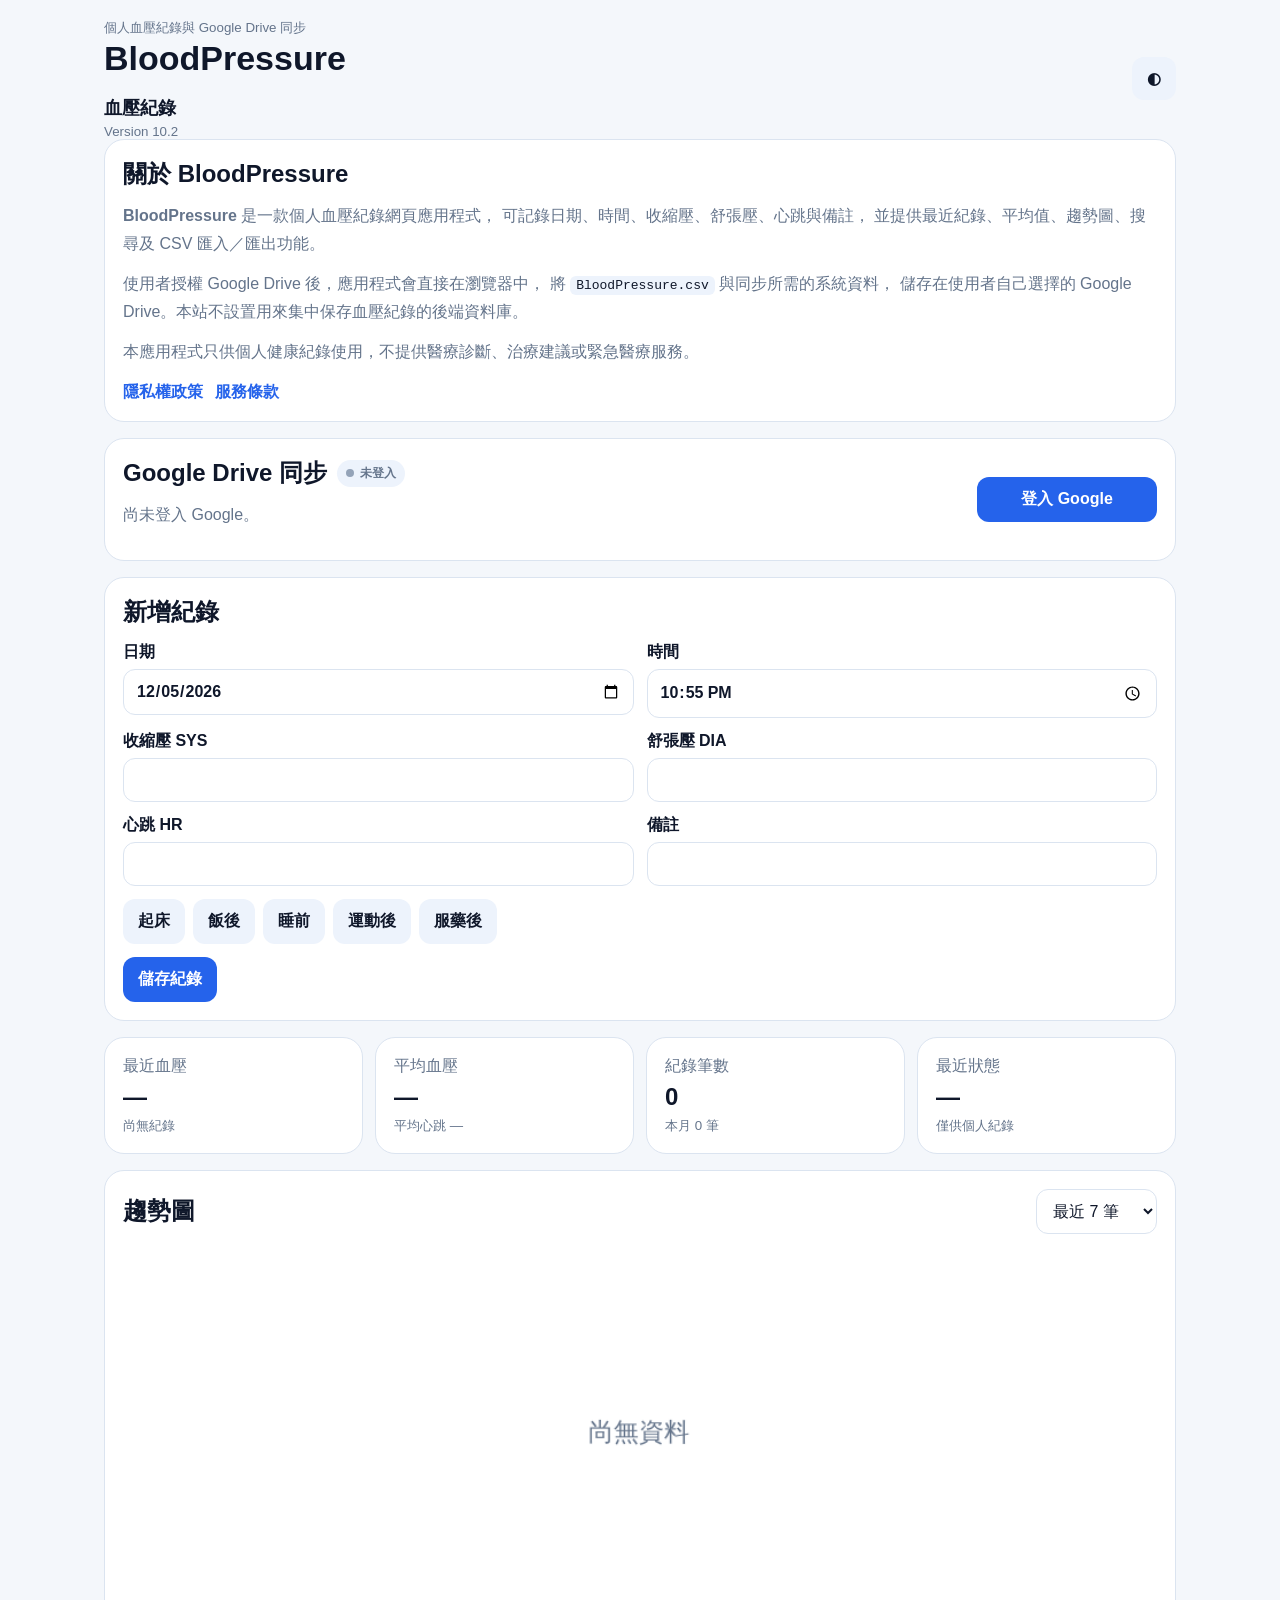
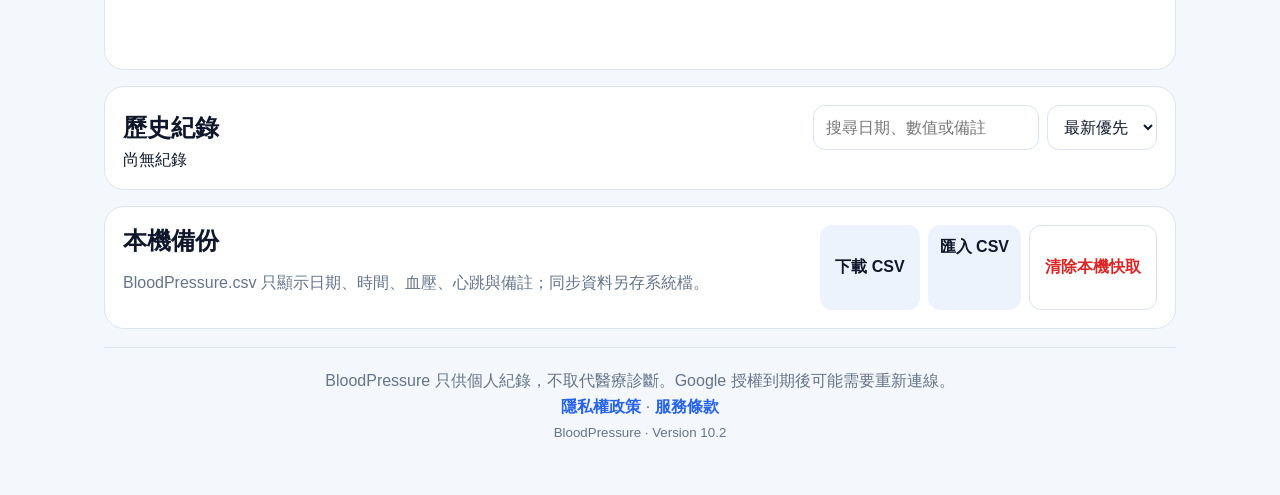
==== index.html @ 619b429e "Update index.html" ====
<!doctype html><html lang="zh-Hant"><head>
<meta charset="utf-8"><meta name="viewport" content="width=device-width,initial-scale=1,viewport-fit=cover">
<meta name="theme-color" content="#0f172a">
<meta name="apple-mobile-web-app-capable" content="yes">
<meta name="apple-mobile-web-app-title" content="BloodPressure">
<meta name="application-name" content="BloodPressure">
<meta name="description" content="BloodPressure 是一款個人血壓紀錄網頁應用程式，可記錄血壓、心跳與備註，並由使用者授權同步至自己的 Google Drive。">
<meta name="google-site-verification" content="Zu8LYbwdWD6wY7yXAZJBuou2NGcojWJlQpiEUJe7fO8" />
<!-- GOOGLE SEARCH CONSOLE：
     取得專屬驗證標記後，請將完整的 google-site-verification meta 標記貼在此行下方。
     範例：<meta name="google-site-verification" content="由 Google 提供的驗證碼">
-->
<title>BloodPressure</title><link rel="stylesheet" href="styles.css"><link rel="manifest" href="manifest.webmanifest">
<link rel="apple-touch-icon" sizes="180x180" href="icons/apple-touch-icon.png">
<link rel="icon" type="image/png" sizes="32x32" href="icons/favicon-32.png">
<link rel="icon" type="image/png" sizes="16x16" href="icons/favicon-16.png">
<link rel="shortcut icon" href="favicon.ico">
<script src="https://accounts.google.com/gsi/client" async defer></script>
<script src="https://apis.google.com/js/api.js" async defer></script></head><body><main>
<header>
  <div>
    <small>個人血壓紀錄與 Google Drive 同步</small>
    <h1>BloodPressure</h1>
    <p class="app-subtitle">血壓紀錄</p>
    <small class="version-label">Version 10.2</small>
  </div>
  <button id="theme" aria-label="切換深色模式">◐</button>
</header>

<section class="card app-introduction" aria-labelledby="about-title">
  <h2 id="about-title">關於 BloodPressure</h2>
  <p>
    <strong>BloodPressure</strong> 是一款個人血壓紀錄網頁應用程式，
    可記錄日期、時間、收縮壓、舒張壓、心跳與備註，
    並提供最近紀錄、平均值、趨勢圖、搜尋及 CSV 匯入／匯出功能。
  </p>
  <p>
    使用者授權 Google Drive 後，應用程式會直接在瀏覽器中，
    將 <code>BloodPressure.csv</code> 與同步所需的系統資料，
    儲存在使用者自己選擇的 Google Drive。本站不設置用來集中保存血壓紀錄的後端資料庫。
  </p>
  <p>
    本應用程式只供個人健康紀錄使用，不提供醫療診斷、治療建議或緊急醫療服務。
  </p>
  <nav class="policy-links" aria-label="法律資訊">
    <a href="./privacy.html">隱私權政策</a>
    <a href="./terms.html">服務條款</a>
  </nav>
</section>

<section id="driveStatusCard" class="card sync"><div><div class="sync-title-row"><h2>Google Drive 同步</h2><span id="connectionBadge" class="connection-badge signed-out">未登入</span></div><p id="driveStatus">尚未登入 Google。</p><div id="fileBox" class="file hidden"><b id="fileName"></b><small id="fileId"></small><small id="lastSyncTime">尚未同步</small></div></div><div id="topLoginArea" class="buttons"><button id="login" class="primary">登入 Google</button></div></section>

<section class="card"><h2 id="formTitle">新增紀錄</h2><form id="form"><input id="editId" type="hidden">
<div class="grid"><label>日期<input id="date" type="date" required></label><label>時間<input id="time" type="time" required></label>
<label>收縮壓 SYS<input id="sys" type="number" min="50" max="260" required></label>
<label>舒張壓 DIA<input id="dia" type="number" min="30" max="180" required></label>
<label>心跳 HR<input id="hr" type="number" min="30" max="220" required></label>
<label>備註<input id="note" maxlength="120"></label></div>
<div class="quick"><button type="button" data-note="起床">起床</button><button type="button" data-note="飯後">飯後</button>
<button type="button" data-note="睡前">睡前</button><button type="button" data-note="運動後">運動後</button><button type="button" data-note="服藥後">服藥後</button></div>
<div class="formButtons"><button class="primary" id="save">儲存紀錄</button><button type="button" id="cancel" class="hidden">取消編輯</button></div></form>
<div id="status" class="status hidden"></div></section>

<section class="stats"><article><span>最近血壓</span><b id="latest">—</b><small id="latestTime">尚無紀錄</small></article>
<article><span>平均血壓</span><b id="average">—</b><small id="avgHr">平均心跳 —</small></article>
<article><span>紀錄筆數</span><b id="count">0</b><small id="month">本月 0 筆</small></article>
<article><span>最近狀態</span><b id="state">—</b><small>僅供個人紀錄</small></article></section>

<section class="card"><div class="head"><h2>趨勢圖</h2><select id="range"><option value="7">最近 7 筆</option><option value="14">最近 14 筆</option><option value="30">最近 30 筆</option><option value="9999">全部</option></select></div>
<canvas id="chart" width="900" height="360"></canvas></section>

<section class="card"><div class="head"><h2>歷史紀錄</h2><div class="tools"><input id="search" placeholder="搜尋日期、數值或備註">
<select id="sort"><option value="desc">最新優先</option><option value="asc">最舊優先</option></select></div></div>
<div id="empty">尚無紀錄</div><div class="table"><table id="history" class="hidden"><thead><tr><th>日期時間</th><th>血壓</th><th>心跳</th><th>狀態</th><th>備註</th><th>操作</th></tr></thead><tbody></tbody></table></div></section>

<section id="driveManageSection" class="card hidden"><details id="driveManage"><summary>Google Drive 管理</summary><div class="drive-manage-body"><div class="buttons"><button id="pick">選擇既有 CSV</button><button id="create">建立新 CSV</button><button id="sync">立即同步</button><button id="forget" class="danger">解除檔案綁定</button><button id="logout" class="danger">登出 Google</button></div><label id="autoSyncRow" class="check"><input id="autoSync" type="checkbox" checked> 新增、編輯或刪除後自動同步</label></div></details></section>
<section class="card backup"><div><h2>本機備份</h2><p>BloodPressure.csv 只顯示日期、時間、血壓、心跳與備註；同步資料另存系統檔。</p></div>
<div class="buttons"><button id="export">下載 CSV</button><label class="upload">匯入 CSV<input id="import" type="file" accept=".csv,text/csv"></label>
<button id="clear" class="danger">清除本機快取</button></div></section>
<footer class="site-footer">
  <p>BloodPressure 只供個人紀錄，不取代醫療診斷。Google 授權到期後可能需要重新連線。</p>
  <p>
    <a href="./privacy.html">隱私權政策</a>
    <span aria-hidden="true"> · </span>
    <a href="./terms.html">服務條款</a>
  </p>
  <small>BloodPressure · Version 10.2</small>
</footer>
</main><dialog id="first"><div class="dialog"><h2>選擇同步方式</h2><p>選擇既有 CSV，或在自己的 Google Drive 建立新檔案。</p>
<button id="dPick">選擇既有 CSV</button><button id="dCreate" class="primary">建立新 CSV</button><button onclick="first.close()">稍後再說</button></div></dialog>
<div id="toast" class="toast hidden" role="status" aria-live="polite"></div><script src="config.js"></script><script src="app.js"></script></body></html>
---- styles.css ----
:root{--bg:#f4f7fb;--card:#fff;--sub:#edf3fc;--text:#0f172a;--muted:#64748b;--line:#dbe4f0;--accent:#2563eb;--danger:#dc2626;--ok:#15803d;--warn:#b45309}
[data-theme=dark]{--bg:#07111f;--card:#0f1c2e;--sub:#17283e;--text:#f8fafc;--muted:#9fb0c7;--line:#26384f;--accent:#60a5fa}
*{box-sizing:border-box}body{margin:0;background:var(--bg);color:var(--text);font-family:-apple-system,BlinkMacSystemFont,"Noto Sans TC",sans-serif}main{max-width:1100px;margin:auto;padding:calc(env(safe-area-inset-top) + 18px) 14px 36px}
header,.head{display:flex;justify-content:space-between;align-items:center;gap:12px}h1{margin:2px 0 18px;font-size:34px}h2{margin:0}small,p{color:var(--muted)}button,input,select{font:inherit}button{border:0;border-radius:12px;padding:12px 15px;background:var(--sub);color:var(--text);font-weight:800;cursor:pointer}button:disabled{opacity:.45}.primary{background:var(--accent);color:#fff}.danger{color:var(--danger);border:1px solid var(--line);background:transparent}.card,.stats article,.notice{background:var(--card);border:1px solid var(--line);border-radius:20px;padding:18px;margin-bottom:16px}.sync{display:grid;grid-template-columns:1fr auto;gap:16px}.buttons{display:flex;flex-wrap:wrap;gap:8px}.check{grid-column:1/-1;display:flex;align-items:center;gap:8px;color:var(--muted)}.check input{width:20px;height:20px}.file{background:var(--sub);padding:10px;border-radius:12px;margin-top:10px}.file small{display:block}.grid{display:grid;grid-template-columns:repeat(2,1fr);gap:13px;margin-top:14px}label{display:flex;flex-direction:column;gap:6px;font-weight:700}input,select{padding:12px;border:1px solid var(--line);border-radius:12px;background:var(--card);color:var(--text)}.quick,.formButtons{display:flex;flex-wrap:wrap;gap:8px;margin-top:13px}.stats{display:grid;grid-template-columns:repeat(4,1fr);gap:12px}.stats article span,.stats article small{display:block;color:var(--muted)}.stats article b{display:block;font-size:24px;margin:6px 0}canvas{width:100%;height:auto}.tools{display:flex;gap:8px}.table{overflow:auto}table{width:100%;border-collapse:collapse}th,td{padding:11px;border-bottom:1px solid var(--line);text-align:left;white-space:nowrap}.row{display:flex;gap:6px}.pill{padding:5px 8px;border-radius:999px;font-size:12px}.ok{color:var(--ok);background:#15803d18}.warn{color:var(--warn);background:#b4530918}.bad{color:var(--danger);background:#dc262618}.hidden{display:none!important}.status{padding:11px;border-radius:12px;margin-top:12px}.backup{display:flex;justify-content:space-between;gap:16px}.upload input{display:none}.upload{background:var(--sub);padding:12px;border-radius:12px}.notice{color:var(--muted)}dialog{border:0;background:transparent}.dialog{background:var(--card);color:var(--text);padding:20px;border-radius:18px;display:grid;gap:10px}dialog::backdrop{background:#0008}
@media(max-width:800px){.sync{grid-template-columns:1fr}.stats{grid-template-columns:repeat(2,1fr)}.backup{flex-direction:column}}@media(max-width:620px){.grid,.stats{grid-template-columns:1fr}.head{align-items:stretch;flex-direction:column}.tools,.buttons{flex-direction:column}}
.sync-title-row{display:flex;align-items:center;gap:10px;flex-wrap:wrap}
.connection-badge{display:inline-flex;align-items:center;gap:6px;padding:5px 9px;border-radius:999px;font-size:12px;font-weight:800}
.connection-badge::before{content:"";width:8px;height:8px;border-radius:50%}
.connection-badge.signed-out{background:var(--sub);color:var(--muted)}
.connection-badge.signed-out::before{background:#94a3b8}
.connection-badge.signed-in{background:#15803d18;color:var(--ok)}
.connection-badge.signed-in::before{background:var(--ok)}
.connection-badge.syncing{background:#2563eb18;color:var(--accent)}
.connection-badge.syncing::before{background:var(--accent);animation:pulse 1s infinite}
@keyframes pulse{50%{opacity:.25}}
.sync .buttons .primary{min-width:180px}
@media(max-width:620px){.sync .buttons button{width:100%}}

#topLoginArea{align-items:center}#driveManageSection{padding:0}#driveManage{padding:0}#driveManage summary{list-style:none;cursor:pointer;padding:18px 20px;font-size:18px;font-weight:800;display:flex;align-items:center;justify-content:space-between}#driveManage summary::-webkit-details-marker{display:none}#driveManage summary::after{content:"⌄";font-size:20px;color:var(--muted);transition:transform .2s ease}#driveManage[open] summary::after{transform:rotate(180deg)}.drive-manage-body{border-top:1px solid var(--line);padding:18px 20px}.drive-manage-body .buttons{margin-bottom:14px}#lastSyncTime{margin-top:5px}.toast{position:fixed;left:50%;bottom:calc(env(safe-area-inset-bottom) + 24px);transform:translateX(-50%);z-index:9999;max-width:calc(100vw - 28px);background:#0f172a;color:#fff;padding:12px 16px;border-radius:999px;box-shadow:0 10px 30px #0004;font-weight:800;text-align:center}.toast.hidden{display:none}.toast.show{display:block;animation:toastIn .18s ease-out}@keyframes toastIn{from{opacity:0;transform:translate(-50%,8px)}to{opacity:1;transform:translate(-50%,0)}}@media(max-width:620px){#topLoginArea{width:100%}#topLoginArea button{width:100%}.drive-manage-body .buttons{display:grid}}

.app-subtitle{margin:2px 0 4px;color:var(--text);font-size:18px;font-weight:800}
.version-label{display:block;margin-top:3px;color:var(--muted)}
.app-introduction p{line-height:1.75;margin:12px 0}
.app-introduction code{padding:2px 6px;border-radius:6px;background:var(--sub);color:var(--text)}
.policy-links{display:flex;gap:12px;flex-wrap:wrap;margin-top:16px}
.policy-links a,.site-footer a{color:var(--accent);font-weight:800;text-decoration:none}
.policy-links a:hover,.site-footer a:hover{text-decoration:underline}
.site-footer{
  margin-top:18px;padding:18px;text-align:center;color:var(--muted);
  border-top:1px solid var(--line)
}
.site-footer p{margin:5px 0}
.legal-page{max-width:860px;margin:auto}
.legal-page header{align-items:flex-start}
.legal-content h2{margin-top:28px}
.legal-content p,.legal-content li{line-height:1.75;color:var(--text)}
.legal-content ul{padding-left:24px}
.legal-meta{padding:12px 14px;border-radius:12px;background:var(--sub);color:var(--muted)}
.back-link{display:inline-block;margin-bottom:16px;color:var(--accent);font-weight:800;text-decoration:none}
.back-link:hover{text-decoration:underline}
@media(max-width:620px){
  .policy-links{display:grid}
  .policy-links a{text-align:center;padding:10px;background:var(--sub);border-radius:10px}
}
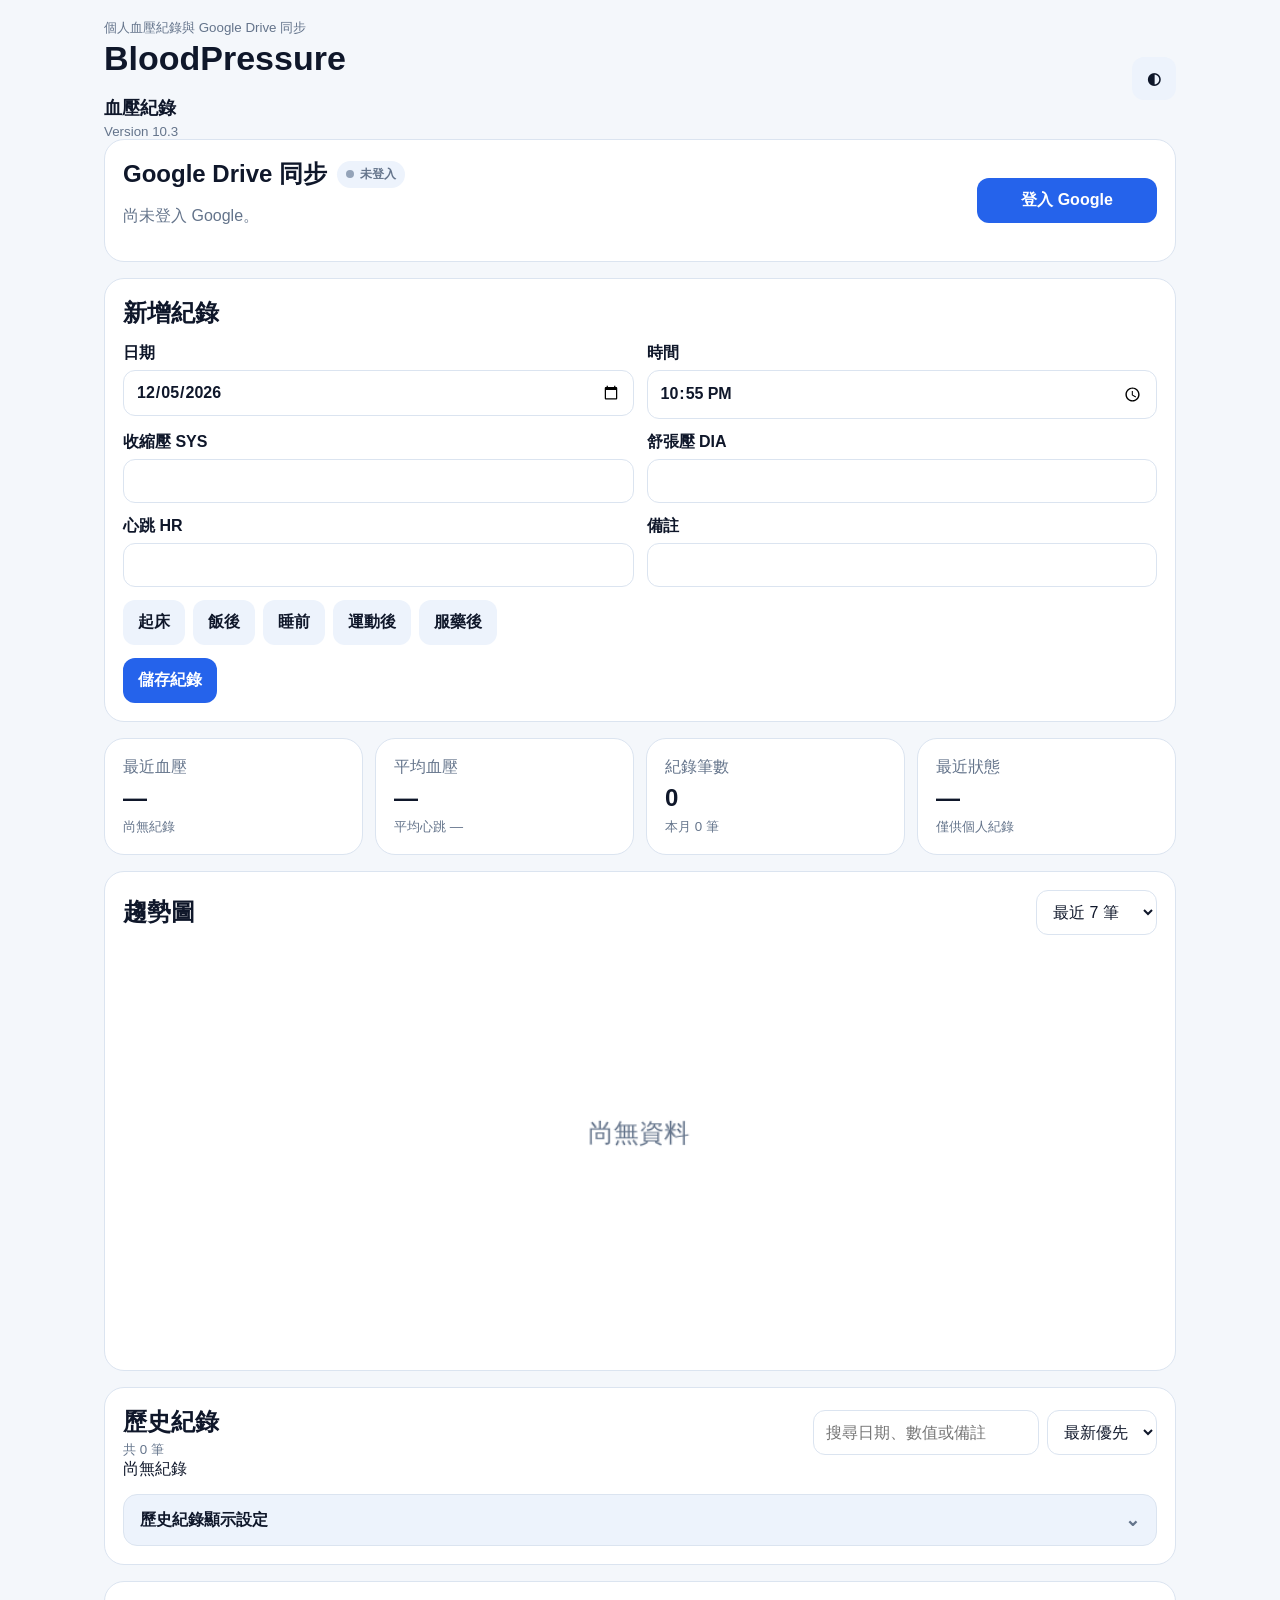
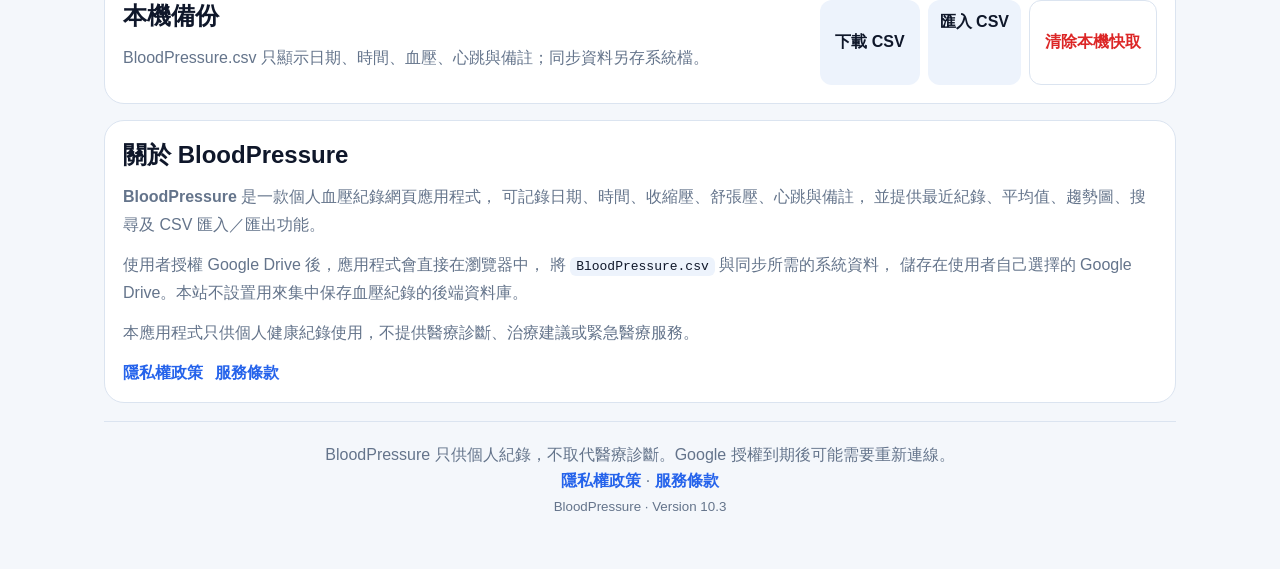
==== commit 100e3c51: "V10.3" ====
--- a/index.html
+++ b/index.html
@@ -5,7 +5,6 @@
 <meta name="apple-mobile-web-app-title" content="BloodPressure">
 <meta name="application-name" content="BloodPressure">
 <meta name="description" content="BloodPressure 是一款個人血壓紀錄網頁應用程式，可記錄血壓、心跳與備註，並由使用者授權同步至自己的 Google Drive。">
-<meta name="google-site-verification" content="Zu8LYbwdWD6wY7yXAZJBuou2NGcojWJlQpiEUJe7fO8" />
 <!-- GOOGLE SEARCH CONSOLE：
      取得專屬驗證標記後，請將完整的 google-site-verification meta 標記貼在此行下方。
      範例：<meta name="google-site-verification" content="由 Google 提供的驗證碼">
@@ -22,31 +21,10 @@
     <small>個人血壓紀錄與 Google Drive 同步</small>
     <h1>BloodPressure</h1>
     <p class="app-subtitle">血壓紀錄</p>
-    <small class="version-label">Version 10.2</small>
+    <small class="version-label">Version 10.3</small>
   </div>
   <button id="theme" aria-label="切換深色模式">◐</button>
 </header>
-
-<section class="card app-introduction" aria-labelledby="about-title">
-  <h2 id="about-title">關於 BloodPressure</h2>
-  <p>
-    <strong>BloodPressure</strong> 是一款個人血壓紀錄網頁應用程式，
-    可記錄日期、時間、收縮壓、舒張壓、心跳與備註，
-    並提供最近紀錄、平均值、趨勢圖、搜尋及 CSV 匯入／匯出功能。
-  </p>
-  <p>
-    使用者授權 Google Drive 後，應用程式會直接在瀏覽器中，
-    將 <code>BloodPressure.csv</code> 與同步所需的系統資料，
-    儲存在使用者自己選擇的 Google Drive。本站不設置用來集中保存血壓紀錄的後端資料庫。
-  </p>
-  <p>
-    本應用程式只供個人健康紀錄使用，不提供醫療診斷、治療建議或緊急醫療服務。
-  </p>
-  <nav class="policy-links" aria-label="法律資訊">
-    <a href="./privacy.html">隱私權政策</a>
-    <a href="./terms.html">服務條款</a>
-  </nav>
-</section>
 
 <section id="driveStatusCard" class="card sync"><div><div class="sync-title-row"><h2>Google Drive 同步</h2><span id="connectionBadge" class="connection-badge signed-out">未登入</span></div><p id="driveStatus">尚未登入 Google。</p><div id="fileBox" class="file hidden"><b id="fileName"></b><small id="fileId"></small><small id="lastSyncTime">尚未同步</small></div></div><div id="topLoginArea" class="buttons"><button id="login" class="primary">登入 Google</button></div></section>
 
@@ -69,14 +47,59 @@
 <section class="card"><div class="head"><h2>趨勢圖</h2><select id="range"><option value="7">最近 7 筆</option><option value="14">最近 14 筆</option><option value="30">最近 30 筆</option><option value="9999">全部</option></select></div>
 <canvas id="chart" width="900" height="360"></canvas></section>
 
-<section class="card"><div class="head"><h2>歷史紀錄</h2><div class="tools"><input id="search" placeholder="搜尋日期、數值或備註">
-<select id="sort"><option value="desc">最新優先</option><option value="asc">最舊優先</option></select></div></div>
-<div id="empty">尚無紀錄</div><div class="table"><table id="history" class="hidden"><thead><tr><th>日期時間</th><th>血壓</th><th>心跳</th><th>狀態</th><th>備註</th><th>操作</th></tr></thead><tbody></tbody></table></div></section>
+<section class="card">
+<div class="head">
+  <div><h2>歷史紀錄</h2><small id="historyCountLabel">共 0 筆</small></div>
+  <div class="tools"><input id="search" placeholder="搜尋日期、數值或備註">
+  <select id="sort"><option value="desc">最新優先</option><option value="asc">最舊優先</option></select></div>
+</div>
+<div id="empty">尚無紀錄</div>
+<div class="table"><table id="history" class="hidden"><thead><tr><th>日期時間</th><th>血壓</th><th>心跳</th><th>狀態</th><th>備註</th><th>操作</th></tr></thead><tbody></tbody></table></div>
+<details id="historyManage" class="history-manage">
+  <summary>歷史紀錄顯示設定</summary>
+  <div class="history-manage-body">
+    <label>每批顯示筆數
+      <select id="historyPageSize">
+        <option value="10" selected>10 筆</option>
+        <option value="20">20 筆</option>
+        <option value="50">50 筆</option>
+        <option value="all">全部</option>
+      </select>
+    </label>
+    <div class="history-page-info">
+      <span id="historyShownLabel">目前顯示 0 / 0 筆</span>
+      <button id="loadMoreHistory" type="button" class="secondary hidden">載入更多</button>
+    </div>
+  </div>
+</details>
+</section>
 
 <section id="driveManageSection" class="card hidden"><details id="driveManage"><summary>Google Drive 管理</summary><div class="drive-manage-body"><div class="buttons"><button id="pick">選擇既有 CSV</button><button id="create">建立新 CSV</button><button id="sync">立即同步</button><button id="forget" class="danger">解除檔案綁定</button><button id="logout" class="danger">登出 Google</button></div><label id="autoSyncRow" class="check"><input id="autoSync" type="checkbox" checked> 新增、編輯或刪除後自動同步</label></div></details></section>
 <section class="card backup"><div><h2>本機備份</h2><p>BloodPressure.csv 只顯示日期、時間、血壓、心跳與備註；同步資料另存系統檔。</p></div>
 <div class="buttons"><button id="export">下載 CSV</button><label class="upload">匯入 CSV<input id="import" type="file" accept=".csv,text/csv"></label>
 <button id="clear" class="danger">清除本機快取</button></div></section>
+<section class="card app-introduction" aria-labelledby="about-title">
+  <h2 id="about-title">關於 BloodPressure</h2>
+  <p>
+    <strong>BloodPressure</strong> 是一款個人血壓紀錄網頁應用程式，
+    可記錄日期、時間、收縮壓、舒張壓、心跳與備註，
+    並提供最近紀錄、平均值、趨勢圖、搜尋及 CSV 匯入／匯出功能。
+  </p>
+  <p>
+    使用者授權 Google Drive 後，應用程式會直接在瀏覽器中，
+    將 <code>BloodPressure.csv</code> 與同步所需的系統資料，
+    儲存在使用者自己選擇的 Google Drive。本站不設置用來集中保存血壓紀錄的後端資料庫。
+  </p>
+  <p>
+    本應用程式只供個人健康紀錄使用，不提供醫療診斷、治療建議或緊急醫療服務。
+  </p>
+  <nav class="policy-links" aria-label="法律資訊">
+    <a href="./privacy.html">隱私權政策</a>
+    <a href="./terms.html">服務條款</a>
+  </nav>
+</section>
+
+
 <footer class="site-footer">
   <p>BloodPressure 只供個人紀錄，不取代醫療診斷。Google 授權到期後可能需要重新連線。</p>
   <p>
@@ -84,8 +107,8 @@
     <span aria-hidden="true"> · </span>
     <a href="./terms.html">服務條款</a>
   </p>
-  <small>BloodPressure · Version 10.2</small>
+  <small>BloodPressure · Version 10.3</small>
 </footer>
 </main><dialog id="first"><div class="dialog"><h2>選擇同步方式</h2><p>選擇既有 CSV，或在自己的 Google Drive 建立新檔案。</p>
 <button id="dPick">選擇既有 CSV</button><button id="dCreate" class="primary">建立新 CSV</button><button onclick="first.close()">稍後再說</button></div></dialog>
-<div id="toast" class="toast hidden" role="status" aria-live="polite"></div><script src="config.js"></script><script src="app.js"></script></body></html>
+<div id="toast" class="toast hidden" role="status" aria-live="polite"></div><script src="config.js"></script><script src="app.js"></script></body></html>
--- a/styles.css
+++ b/styles.css
@@ -42,3 +42,13 @@
   .policy-links{display:grid}
   .policy-links a{text-align:center;padding:10px;background:var(--sub);border-radius:10px}
 }
+
+.history-manage{margin-top:14px;border:1px solid var(--line);border-radius:14px;background:var(--sub)}
+.history-manage summary{list-style:none;cursor:pointer;padding:14px 16px;font-weight:800;display:flex;align-items:center;justify-content:space-between}
+.history-manage summary::-webkit-details-marker{display:none}
+.history-manage summary::after{content:"⌄";font-size:18px;color:var(--muted);transition:transform .2s ease}
+.history-manage[open] summary::after{transform:rotate(180deg)}
+.history-manage-body{border-top:1px solid var(--line);padding:14px 16px}
+.history-page-info{display:flex;align-items:center;justify-content:space-between;gap:12px;margin-top:12px;color:var(--muted)}
+#historyCountLabel{display:block;margin-top:3px;color:var(--muted)}
+@media(max-width:620px){.history-page-info{align-items:stretch;flex-direction:column}#loadMoreHistory{width:100%}}
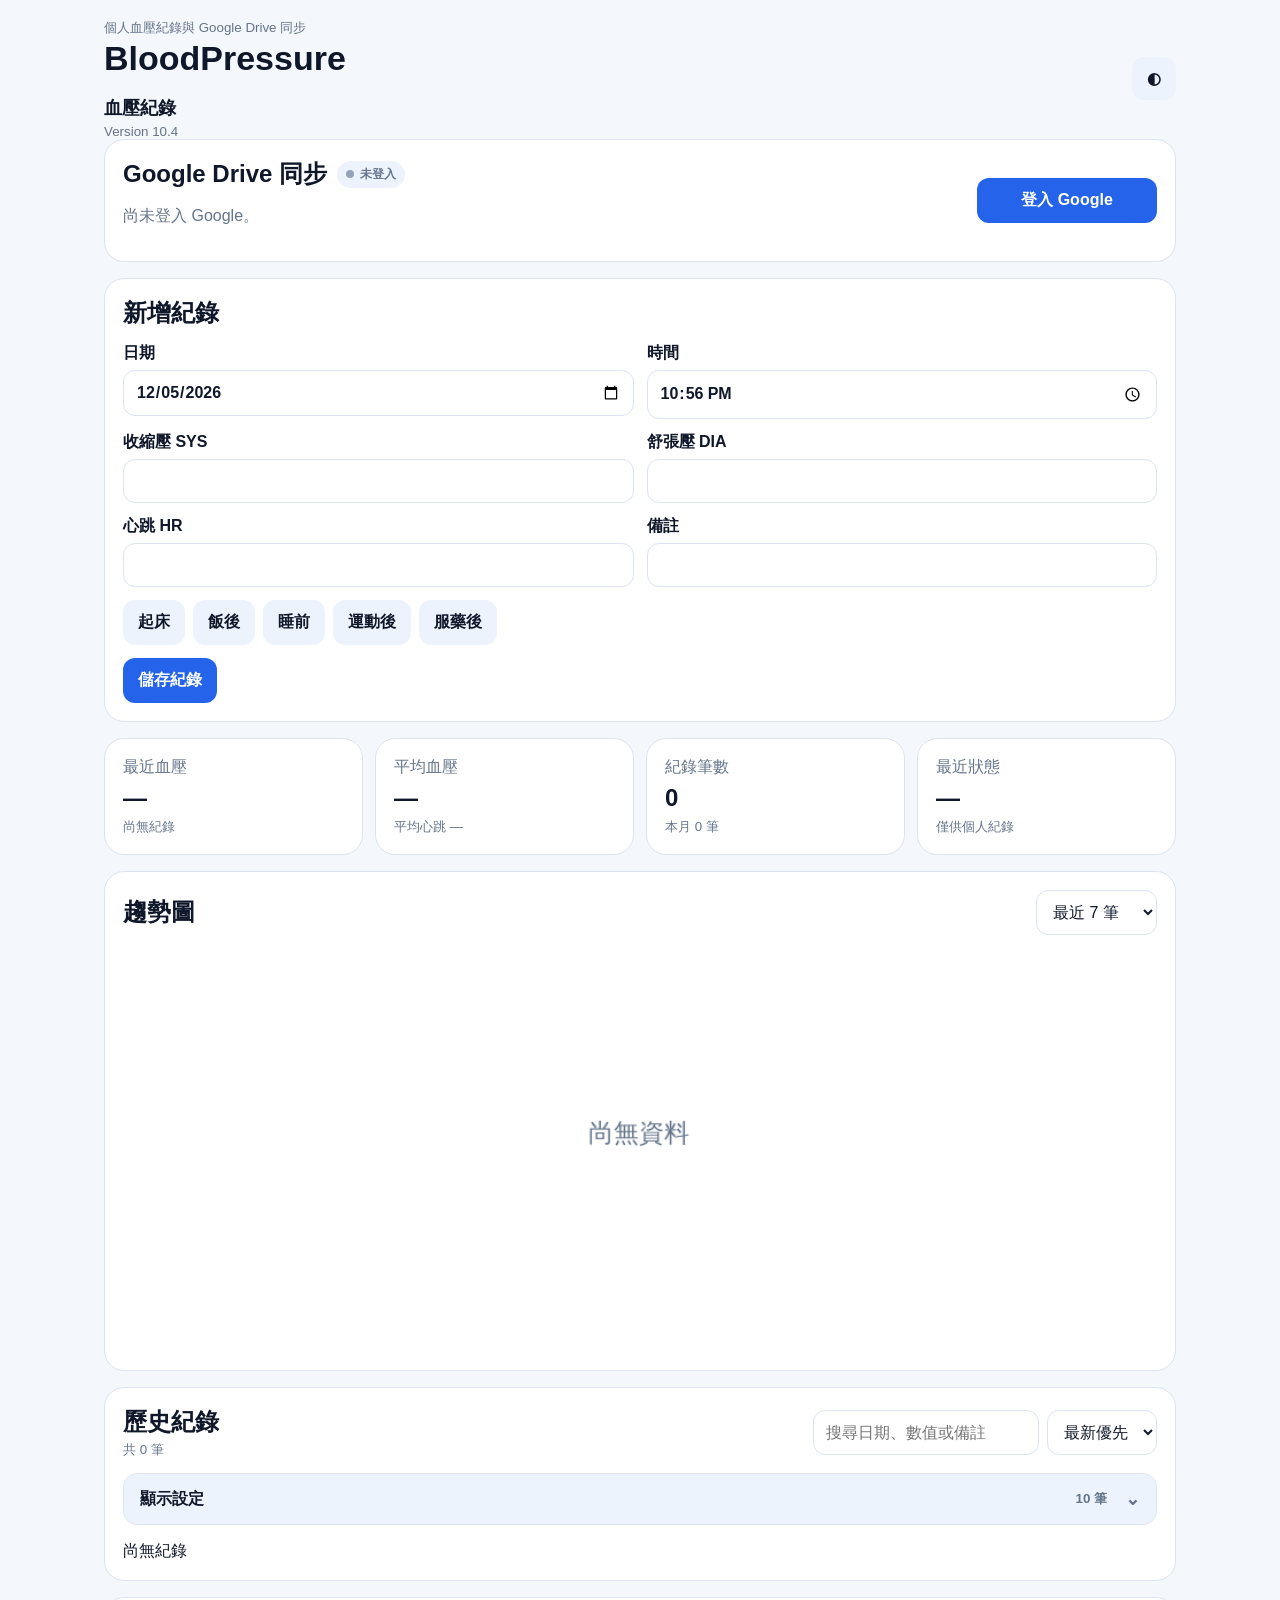
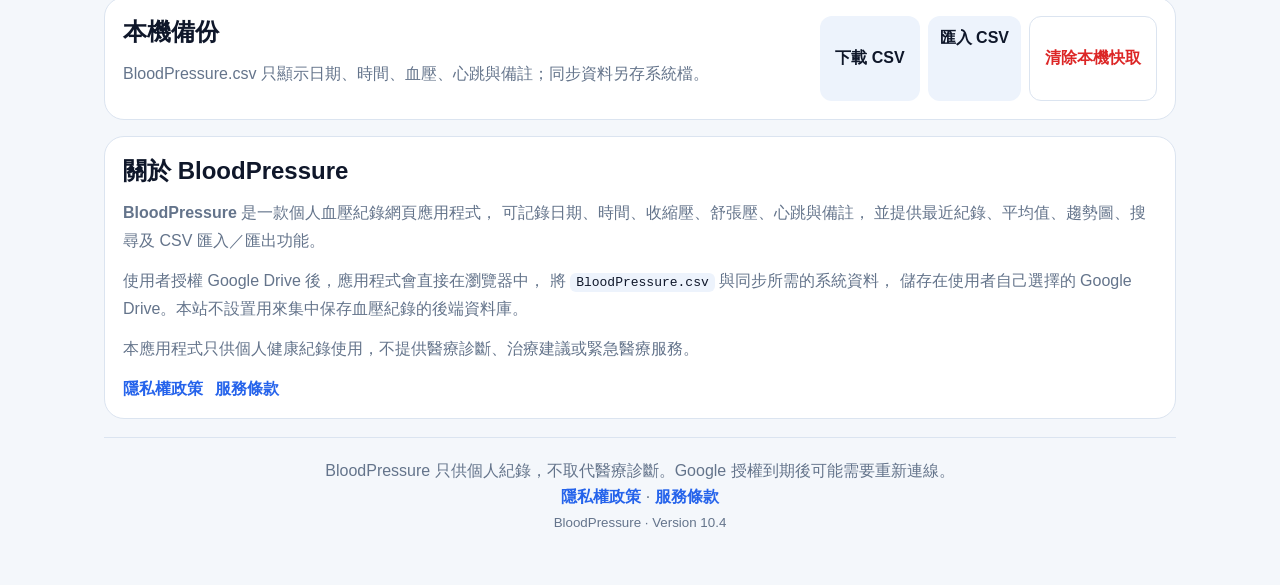
==== commit f69ef306: "V10.4" ====
--- a/index.html
+++ b/index.html
@@ -21,7 +21,7 @@
     <small>個人血壓紀錄與 Google Drive 同步</small>
     <h1>BloodPressure</h1>
     <p class="app-subtitle">血壓紀錄</p>
-    <small class="version-label">Version 10.3</small>
+    <small class="version-label">Version 10.4</small>
   </div>
   <button id="theme" aria-label="切換深色模式">◐</button>
 </header>
@@ -53,10 +53,12 @@
   <div class="tools"><input id="search" placeholder="搜尋日期、數值或備註">
   <select id="sort"><option value="desc">最新優先</option><option value="asc">最舊優先</option></select></div>
 </div>
-<div id="empty">尚無紀錄</div>
-<div class="table"><table id="history" class="hidden"><thead><tr><th>日期時間</th><th>血壓</th><th>心跳</th><th>狀態</th><th>備註</th><th>操作</th></tr></thead><tbody></tbody></table></div>
-<details id="historyManage" class="history-manage">
-  <summary>歷史紀錄顯示設定</summary>
+
+<details id="historyManage" class="history-manage history-manage-top">
+  <summary>
+    <span>顯示設定</span>
+    <small id="historySummaryLabel">10 筆</small>
+  </summary>
   <div class="history-manage-body">
     <label>每批顯示筆數
       <select id="historyPageSize">
@@ -72,6 +74,9 @@
     </div>
   </div>
 </details>
+
+<div id="empty">尚無紀錄</div>
+<div class="table"><table id="history" class="hidden"><thead><tr><th>日期時間</th><th>血壓</th><th>心跳</th><th>狀態</th><th>備註</th><th>操作</th></tr></thead><tbody></tbody></table></div>
 </section>
 
 <section id="driveManageSection" class="card hidden"><details id="driveManage"><summary>Google Drive 管理</summary><div class="drive-manage-body"><div class="buttons"><button id="pick">選擇既有 CSV</button><button id="create">建立新 CSV</button><button id="sync">立即同步</button><button id="forget" class="danger">解除檔案綁定</button><button id="logout" class="danger">登出 Google</button></div><label id="autoSyncRow" class="check"><input id="autoSync" type="checkbox" checked> 新增、編輯或刪除後自動同步</label></div></details></section>
@@ -107,7 +112,7 @@
     <span aria-hidden="true"> · </span>
     <a href="./terms.html">服務條款</a>
   </p>
-  <small>BloodPressure · Version 10.3</small>
+  <small>BloodPressure · Version 10.4</small>
 </footer>
 </main><dialog id="first"><div class="dialog"><h2>選擇同步方式</h2><p>選擇既有 CSV，或在自己的 Google Drive 建立新檔案。</p>
 <button id="dPick">選擇既有 CSV</button><button id="dCreate" class="primary">建立新 CSV</button><button onclick="first.close()">稍後再說</button></div></dialog>
--- a/styles.css
+++ b/styles.css
@@ -52,3 +52,26 @@
 .history-page-info{display:flex;align-items:center;justify-content:space-between;gap:12px;margin-top:12px;color:var(--muted)}
 #historyCountLabel{display:block;margin-top:3px;color:var(--muted)}
 @media(max-width:620px){.history-page-info{align-items:stretch;flex-direction:column}#loadMoreHistory{width:100%}}
+
+.history-manage-top{margin:14px 0 16px}
+.history-manage-top summary{
+  gap:10px;
+  background:var(--sub);
+  border-radius:13px
+}
+.history-manage-top[open] summary{
+  border-bottom-left-radius:0;
+  border-bottom-right-radius:0
+}
+.history-manage-top summary span{font-weight:800}
+.history-manage-top summary small{
+  margin-left:auto;
+  margin-right:8px;
+  color:var(--muted);
+  font-weight:700
+}
+.history-manage-top .history-manage-body{
+  background:var(--card);
+  border-bottom-left-radius:13px;
+  border-bottom-right-radius:13px
+}
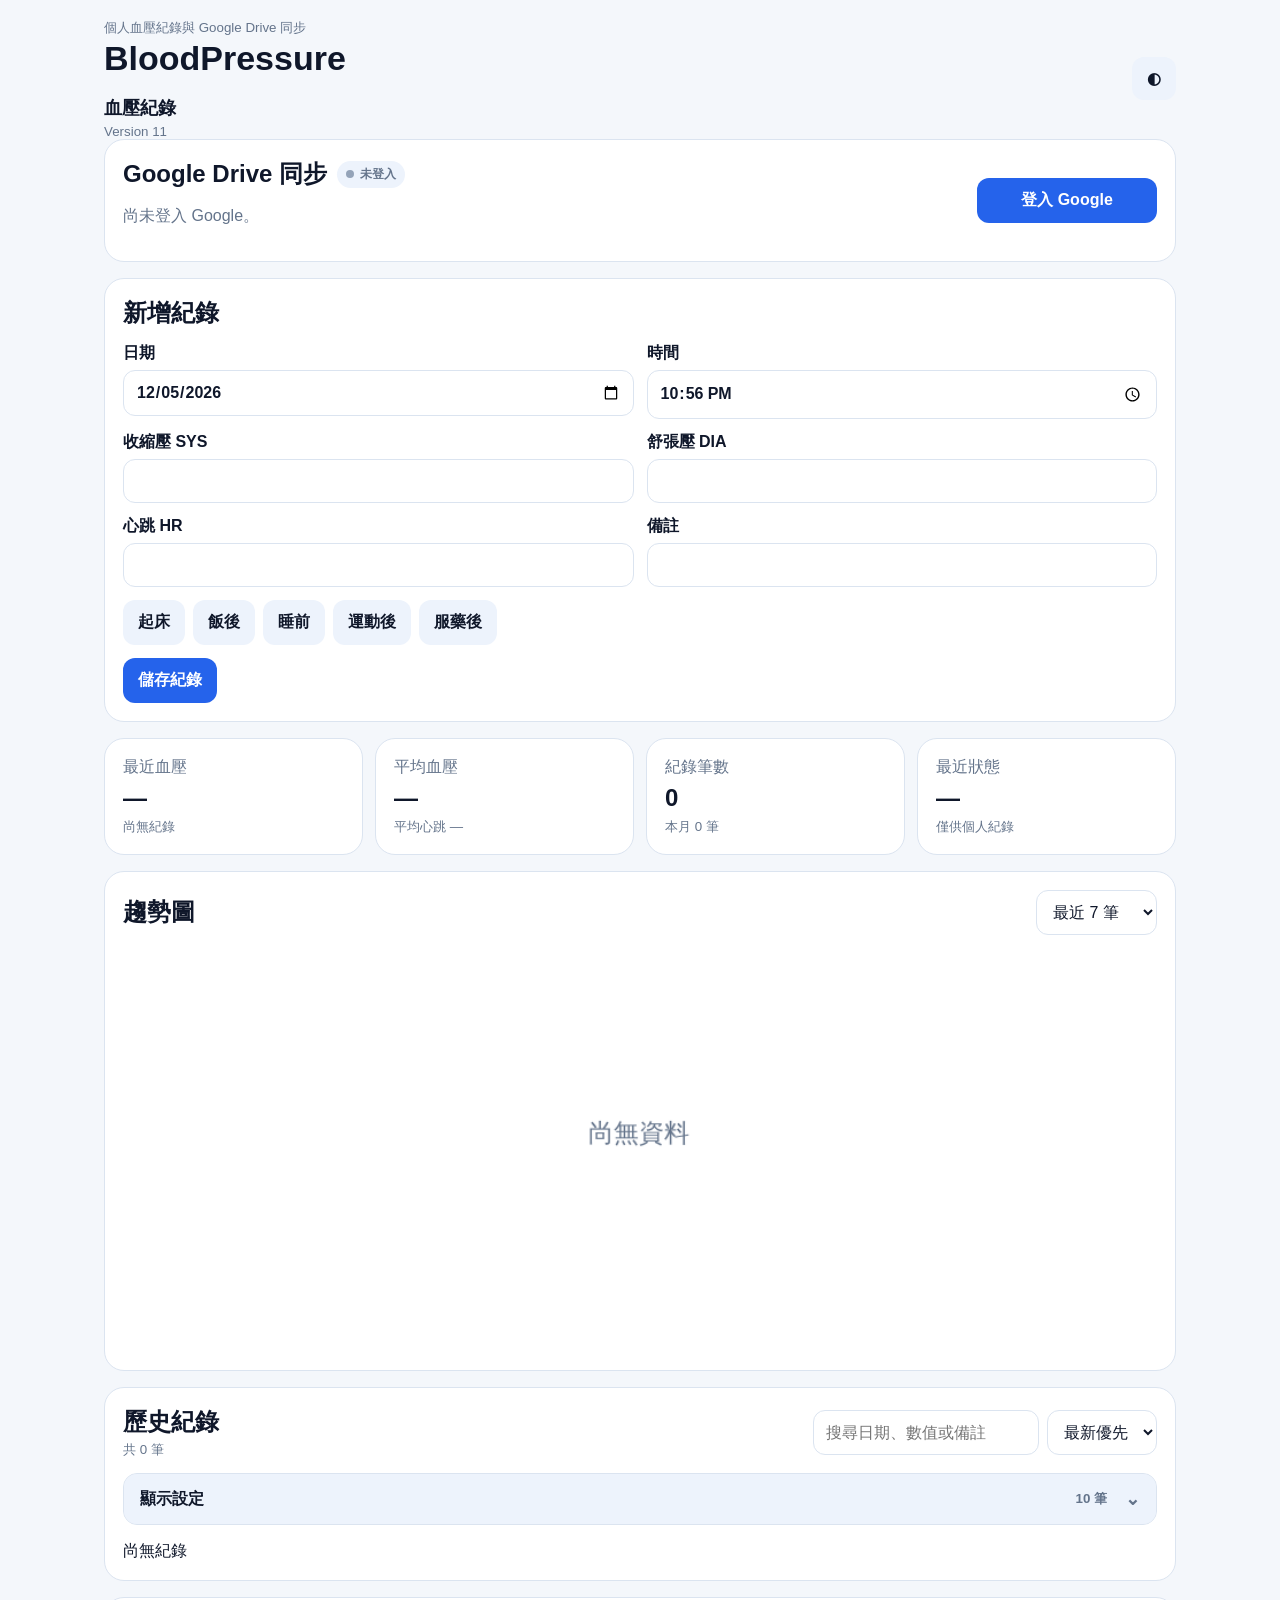
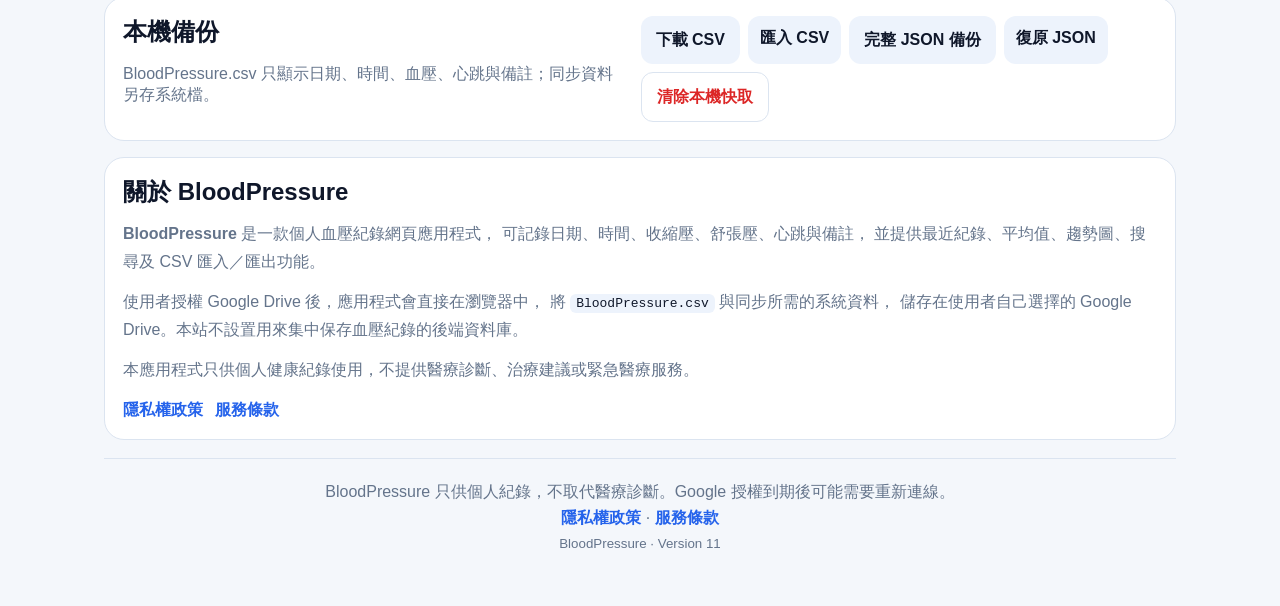
==== commit 54e392af: "V11" ====
--- a/index.html
+++ b/index.html
@@ -21,12 +21,12 @@
     <small>個人血壓紀錄與 Google Drive 同步</small>
     <h1>BloodPressure</h1>
     <p class="app-subtitle">血壓紀錄</p>
-    <small class="version-label">Version 10.4</small>
+    <small class="version-label">Version 11</small>
   </div>
   <button id="theme" aria-label="切換深色模式">◐</button>
 </header>
 
-<section id="driveStatusCard" class="card sync"><div><div class="sync-title-row"><h2>Google Drive 同步</h2><span id="connectionBadge" class="connection-badge signed-out">未登入</span></div><p id="driveStatus">尚未登入 Google。</p><div id="fileBox" class="file hidden"><b id="fileName"></b><small id="fileId"></small><small id="lastSyncTime">尚未同步</small></div></div><div id="topLoginArea" class="buttons"><button id="login" class="primary">登入 Google</button></div></section>
+<section id="driveStatusCard" class="card sync"><div><div class="sync-title-row"><h2>Google Drive 同步</h2><span id="connectionBadge" class="connection-badge signed-out">未登入</span></div><p id="driveStatus">尚未登入 Google。</p><div id="fileBox" class="file hidden"><b id="fileName"></b><small id="fileId"></small><small id="lastSyncTime">尚未同步</small><small id="pendingSyncLabel">本機待同步：0 筆</small></div></div><div id="topLoginArea" class="buttons"><button id="login" class="primary">登入 Google</button></div></section>
 
 <section class="card"><h2 id="formTitle">新增紀錄</h2><form id="form"><input id="editId" type="hidden">
 <div class="grid"><label>日期<input id="date" type="date" required></label><label>時間<input id="time" type="time" required></label>
@@ -60,18 +60,14 @@
     <small id="historySummaryLabel">10 筆</small>
   </summary>
   <div class="history-manage-body">
-    <label>每批顯示筆數
-      <select id="historyPageSize">
-        <option value="10" selected>10 筆</option>
-        <option value="20">20 筆</option>
-        <option value="50">50 筆</option>
-        <option value="all">全部</option>
-      </select>
-    </label>
-    <div class="history-page-info">
-      <span id="historyShownLabel">目前顯示 0 / 0 筆</span>
-      <button id="loadMoreHistory" type="button" class="secondary hidden">載入更多</button>
+    <div class="history-filter-grid">
+      <label>每批顯示筆數<select id="historyPageSize"><option value="10" selected>10 筆</option><option value="20">20 筆</option><option value="50">50 筆</option><option value="all">全部</option></select></label>
+      <label>紀錄狀態<select id="historyStateFilter"><option value="all">全部</option><option value="abnormal">只看偏高／非常高</option><option value="normal">只看一般範圍</option></select></label>
+      <label>開始日期<input id="historyDateFrom" type="date"></label>
+      <label>結束日期<input id="historyDateTo" type="date"></label>
     </div>
+    <div class="history-filter-actions"><button id="clearHistoryFilters" type="button">清除篩選</button></div>
+    <div class="history-page-info"><span id="historyShownLabel">目前顯示 0 / 0 筆</span><button id="loadMoreHistory" type="button" class="secondary hidden">載入更多</button></div>
   </div>
 </details>
 
@@ -81,8 +77,7 @@
 
 <section id="driveManageSection" class="card hidden"><details id="driveManage"><summary>Google Drive 管理</summary><div class="drive-manage-body"><div class="buttons"><button id="pick">選擇既有 CSV</button><button id="create">建立新 CSV</button><button id="sync">立即同步</button><button id="forget" class="danger">解除檔案綁定</button><button id="logout" class="danger">登出 Google</button></div><label id="autoSyncRow" class="check"><input id="autoSync" type="checkbox" checked> 新增、編輯或刪除後自動同步</label></div></details></section>
 <section class="card backup"><div><h2>本機備份</h2><p>BloodPressure.csv 只顯示日期、時間、血壓、心跳與備註；同步資料另存系統檔。</p></div>
-<div class="buttons"><button id="export">下載 CSV</button><label class="upload">匯入 CSV<input id="import" type="file" accept=".csv,text/csv"></label>
-<button id="clear" class="danger">清除本機快取</button></div></section>
+<div class="buttons"><button id="export">下載 CSV</button><label class="upload">匯入 CSV<input id="import" type="file" accept=".csv,text/csv"></label><button id="exportJson">完整 JSON 備份</button><label class="upload">復原 JSON<input id="importJson" type="file" accept=".json,application/json"></label><button id="clear" class="danger">清除本機快取</button></div></section>
 <section class="card app-introduction" aria-labelledby="about-title">
   <h2 id="about-title">關於 BloodPressure</h2>
   <p>
@@ -112,7 +107,7 @@
     <span aria-hidden="true"> · </span>
     <a href="./terms.html">服務條款</a>
   </p>
-  <small>BloodPressure · Version 10.4</small>
+  <small>BloodPressure · Version 11</small>
 </footer>
 </main><dialog id="first"><div class="dialog"><h2>選擇同步方式</h2><p>選擇既有 CSV，或在自己的 Google Drive 建立新檔案。</p>
 <button id="dPick">選擇既有 CSV</button><button id="dCreate" class="primary">建立新 CSV</button><button onclick="first.close()">稍後再說</button></div></dialog>
--- a/styles.css
+++ b/styles.css
@@ -75,3 +75,5 @@
   border-bottom-left-radius:13px;
   border-bottom-right-radius:13px
 }
+
+.history-filter-grid{display:grid;grid-template-columns:repeat(2,minmax(0,1fr));gap:12px}.history-filter-actions{display:flex;justify-content:flex-end;margin-top:12px}#pendingSyncLabel{margin-top:5px}.pending-warning{color:var(--warn)!important;font-weight:800}@media(max-width:620px){.history-filter-grid{grid-template-columns:1fr}.history-filter-actions button{width:100%}}
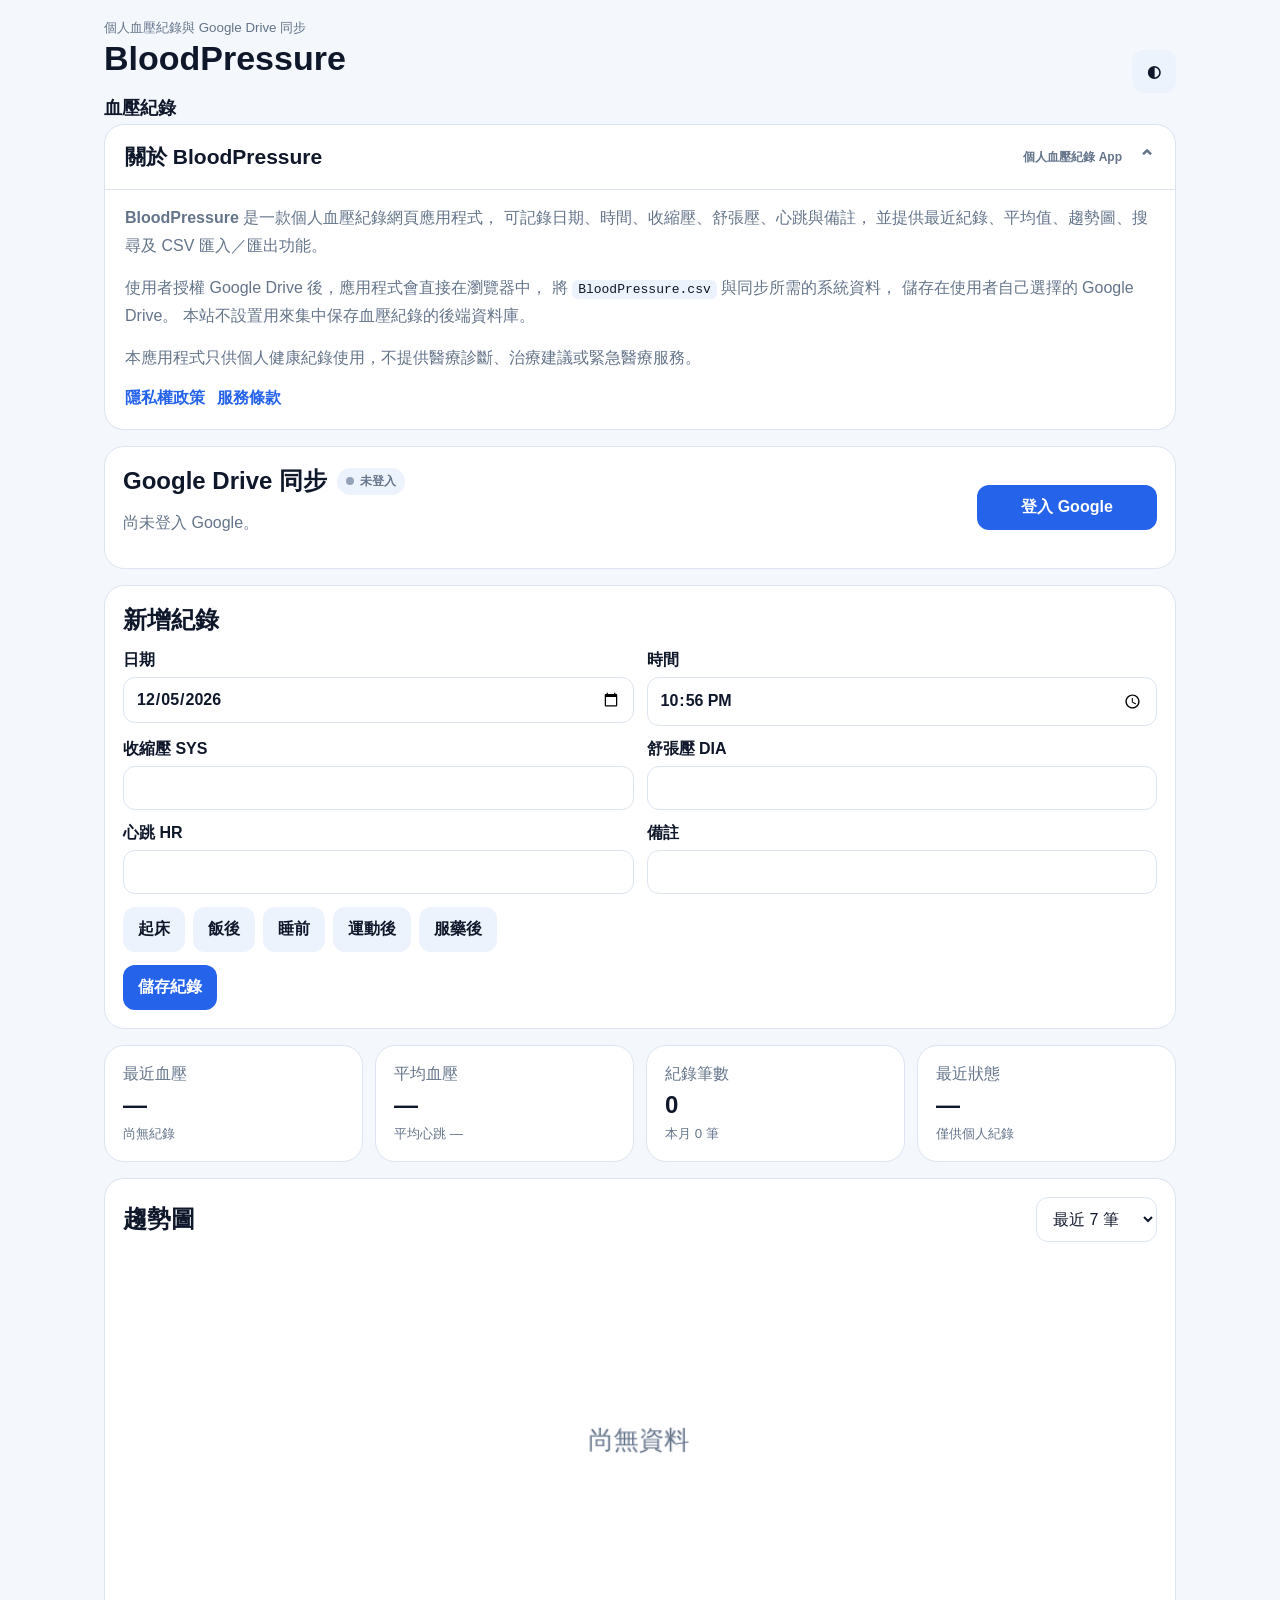
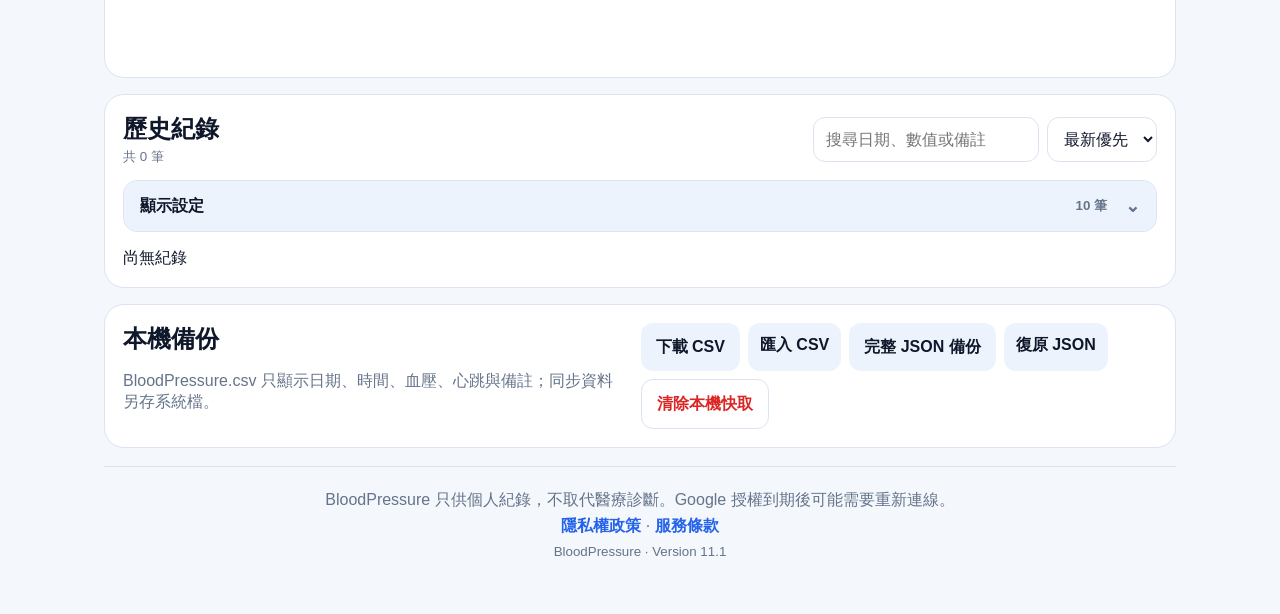
==== commit c4d71a70: "V11.1" ====
--- a/index.html
+++ b/index.html
@@ -21,10 +21,36 @@
     <small>個人血壓紀錄與 Google Drive 同步</small>
     <h1>BloodPressure</h1>
     <p class="app-subtitle">血壓紀錄</p>
-    <small class="version-label">Version 11</small>
   </div>
   <button id="theme" aria-label="切換深色模式">◐</button>
 </header>
+
+<details id="aboutBloodPressure" class="card app-introduction about-details" open>
+  <summary>
+    <span>關於 BloodPressure</span>
+    <small>個人血壓紀錄 App</small>
+  </summary>
+  <div class="about-details-body">
+    <p>
+      <strong>BloodPressure</strong> 是一款個人血壓紀錄網頁應用程式，
+      可記錄日期、時間、收縮壓、舒張壓、心跳與備註，
+      並提供最近紀錄、平均值、趨勢圖、搜尋及 CSV 匯入／匯出功能。
+    </p>
+    <p>
+      使用者授權 Google Drive 後，應用程式會直接在瀏覽器中，
+      將 <code>BloodPressure.csv</code> 與同步所需的系統資料，
+      儲存在使用者自己選擇的 Google Drive。
+      本站不設置用來集中保存血壓紀錄的後端資料庫。
+    </p>
+    <p>
+      本應用程式只供個人健康紀錄使用，不提供醫療診斷、治療建議或緊急醫療服務。
+    </p>
+    <nav class="policy-links" aria-label="法律資訊">
+      <a href="./privacy.html">隱私權政策</a>
+      <a href="./terms.html">服務條款</a>
+    </nav>
+  </div>
+</details>
 
 <section id="driveStatusCard" class="card sync"><div><div class="sync-title-row"><h2>Google Drive 同步</h2><span id="connectionBadge" class="connection-badge signed-out">未登入</span></div><p id="driveStatus">尚未登入 Google。</p><div id="fileBox" class="file hidden"><b id="fileName"></b><small id="fileId"></small><small id="lastSyncTime">尚未同步</small><small id="pendingSyncLabel">本機待同步：0 筆</small></div></div><div id="topLoginArea" class="buttons"><button id="login" class="primary">登入 Google</button></div></section>
 
@@ -78,28 +104,6 @@
 <section id="driveManageSection" class="card hidden"><details id="driveManage"><summary>Google Drive 管理</summary><div class="drive-manage-body"><div class="buttons"><button id="pick">選擇既有 CSV</button><button id="create">建立新 CSV</button><button id="sync">立即同步</button><button id="forget" class="danger">解除檔案綁定</button><button id="logout" class="danger">登出 Google</button></div><label id="autoSyncRow" class="check"><input id="autoSync" type="checkbox" checked> 新增、編輯或刪除後自動同步</label></div></details></section>
 <section class="card backup"><div><h2>本機備份</h2><p>BloodPressure.csv 只顯示日期、時間、血壓、心跳與備註；同步資料另存系統檔。</p></div>
 <div class="buttons"><button id="export">下載 CSV</button><label class="upload">匯入 CSV<input id="import" type="file" accept=".csv,text/csv"></label><button id="exportJson">完整 JSON 備份</button><label class="upload">復原 JSON<input id="importJson" type="file" accept=".json,application/json"></label><button id="clear" class="danger">清除本機快取</button></div></section>
-<section class="card app-introduction" aria-labelledby="about-title">
-  <h2 id="about-title">關於 BloodPressure</h2>
-  <p>
-    <strong>BloodPressure</strong> 是一款個人血壓紀錄網頁應用程式，
-    可記錄日期、時間、收縮壓、舒張壓、心跳與備註，
-    並提供最近紀錄、平均值、趨勢圖、搜尋及 CSV 匯入／匯出功能。
-  </p>
-  <p>
-    使用者授權 Google Drive 後，應用程式會直接在瀏覽器中，
-    將 <code>BloodPressure.csv</code> 與同步所需的系統資料，
-    儲存在使用者自己選擇的 Google Drive。本站不設置用來集中保存血壓紀錄的後端資料庫。
-  </p>
-  <p>
-    本應用程式只供個人健康紀錄使用，不提供醫療診斷、治療建議或緊急醫療服務。
-  </p>
-  <nav class="policy-links" aria-label="法律資訊">
-    <a href="./privacy.html">隱私權政策</a>
-    <a href="./terms.html">服務條款</a>
-  </nav>
-</section>
-
-
 <footer class="site-footer">
   <p>BloodPressure 只供個人紀錄，不取代醫療診斷。Google 授權到期後可能需要重新連線。</p>
   <p>
@@ -107,7 +111,7 @@
     <span aria-hidden="true"> · </span>
     <a href="./terms.html">服務條款</a>
   </p>
-  <small>BloodPressure · Version 11</small>
+  <small>BloodPressure · Version 11.1</small>
 </footer>
 </main><dialog id="first"><div class="dialog"><h2>選擇同步方式</h2><p>選擇既有 CSV，或在自己的 Google Drive 建立新檔案。</p>
 <button id="dPick">選擇既有 CSV</button><button id="dCreate" class="primary">建立新 CSV</button><button onclick="first.close()">稍後再說</button></div></dialog>
--- a/styles.css
+++ b/styles.css
@@ -77,3 +77,14 @@
 }
 
 .history-filter-grid{display:grid;grid-template-columns:repeat(2,minmax(0,1fr));gap:12px}.history-filter-actions{display:flex;justify-content:flex-end;margin-top:12px}#pendingSyncLabel{margin-top:5px}.pending-warning{color:var(--warn)!important;font-weight:800}@media(max-width:620px){.history-filter-grid{grid-template-columns:1fr}.history-filter-actions button{width:100%}}
+
+.about-details{padding:0;overflow:hidden}
+.about-details summary{list-style:none;cursor:pointer;display:flex;align-items:center;justify-content:space-between;gap:12px;padding:18px 20px;font-size:21px;font-weight:800}
+.about-details summary::-webkit-details-marker{display:none}
+.about-details summary::after{content:"⌄";margin-left:4px;color:var(--muted);font-size:20px;transition:transform .2s ease}
+.about-details[open] summary::after{transform:rotate(180deg)}
+.about-details summary small{margin-left:auto;color:var(--muted);font-size:12px;font-weight:700}
+.about-details-body{padding:0 20px 20px;border-top:1px solid var(--line)}
+.about-details-body p{line-height:1.75;margin:14px 0}
+.about-details-body code{padding:2px 6px;border-radius:6px;background:var(--sub);color:var(--text)}
+@media(max-width:620px){.about-details summary small{display:none}}
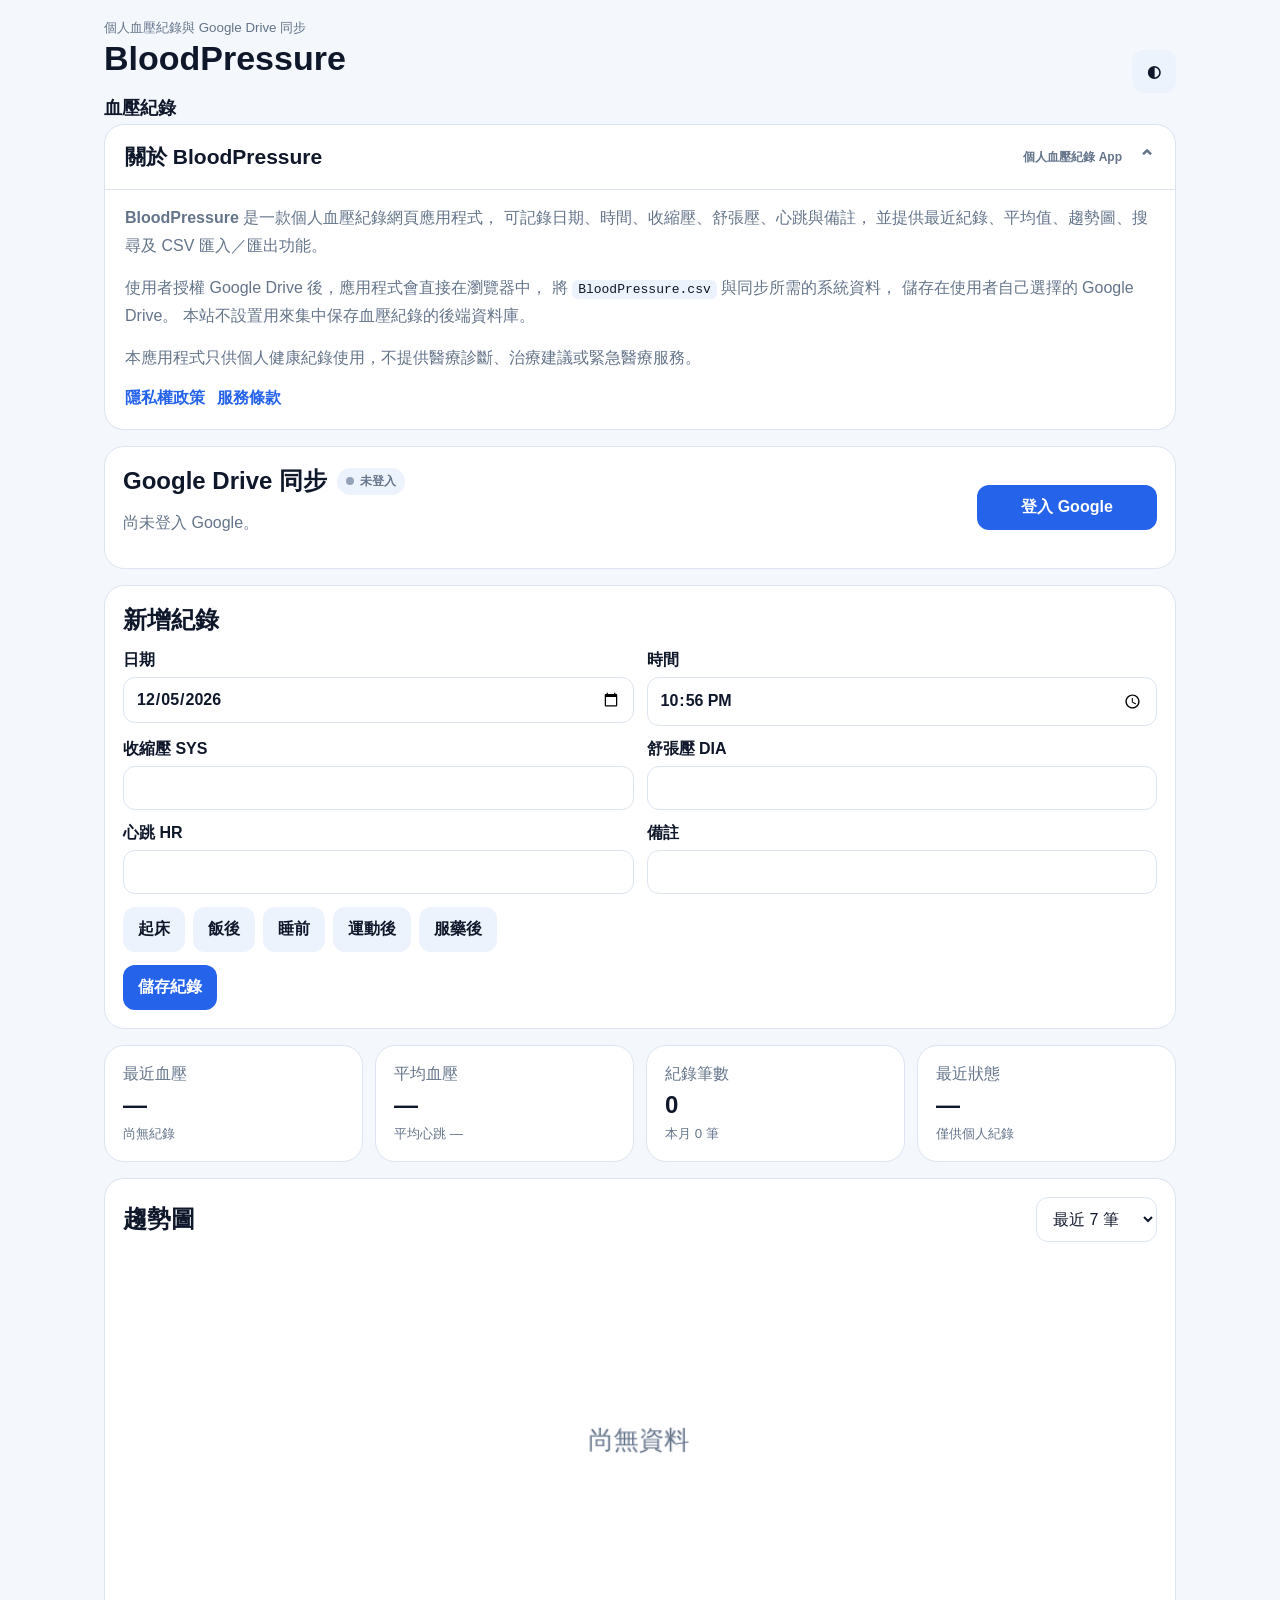
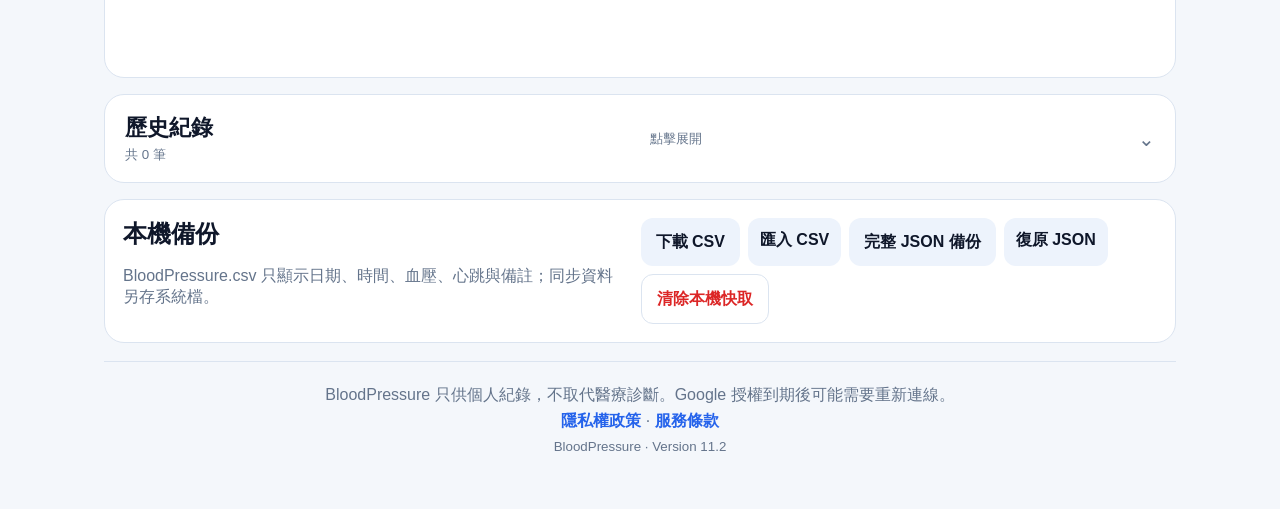
==== commit 07f5acf6: "V11.2" ====
--- a/index.html
+++ b/index.html
@@ -73,12 +73,18 @@
 <section class="card"><div class="head"><h2>趨勢圖</h2><select id="range"><option value="7">最近 7 筆</option><option value="14">最近 14 筆</option><option value="30">最近 30 筆</option><option value="9999">全部</option></select></div>
 <canvas id="chart" width="900" height="360"></canvas></section>
 
-<section class="card">
-<div class="head">
-  <div><h2>歷史紀錄</h2><small id="historyCountLabel">共 0 筆</small></div>
-  <div class="tools"><input id="search" placeholder="搜尋日期、數值或備註">
+<details id="historySection" class="card collapsible-section">
+<summary>
+  <div>
+    <span class="section-title">歷史紀錄</span>
+    <small id="historyCountLabel">共 0 筆</small>
+  </div>
+  <small class="section-state-label">點擊展開</small>
+</summary>
+<div class="collapsible-section-body">
+  <div class="tools history-tools"><input id="search" placeholder="搜尋日期、數值或備註">
   <select id="sort"><option value="desc">最新優先</option><option value="asc">最舊優先</option></select></div>
-</div>
+
 
 <details id="historyManage" class="history-manage history-manage-top">
   <summary>
@@ -99,7 +105,11 @@
 
 <div id="empty">尚無紀錄</div>
 <div class="table"><table id="history" class="hidden"><thead><tr><th>日期時間</th><th>血壓</th><th>心跳</th><th>狀態</th><th>備註</th><th>操作</th></tr></thead><tbody></tbody></table></div>
-</section>
+
+</div>
+</details>
+
+
 
 <section id="driveManageSection" class="card hidden"><details id="driveManage"><summary>Google Drive 管理</summary><div class="drive-manage-body"><div class="buttons"><button id="pick">選擇既有 CSV</button><button id="create">建立新 CSV</button><button id="sync">立即同步</button><button id="forget" class="danger">解除檔案綁定</button><button id="logout" class="danger">登出 Google</button></div><label id="autoSyncRow" class="check"><input id="autoSync" type="checkbox" checked> 新增、編輯或刪除後自動同步</label></div></details></section>
 <section class="card backup"><div><h2>本機備份</h2><p>BloodPressure.csv 只顯示日期、時間、血壓、心跳與備註；同步資料另存系統檔。</p></div>
@@ -111,7 +121,7 @@
     <span aria-hidden="true"> · </span>
     <a href="./terms.html">服務條款</a>
   </p>
-  <small>BloodPressure · Version 11.1</small>
+  <small>BloodPressure · Version 11.2</small>
 </footer>
 </main><dialog id="first"><div class="dialog"><h2>選擇同步方式</h2><p>選擇既有 CSV，或在自己的 Google Drive 建立新檔案。</p>
 <button id="dPick">選擇既有 CSV</button><button id="dCreate" class="primary">建立新 CSV</button><button onclick="first.close()">稍後再說</button></div></dialog>
--- a/styles.css
+++ b/styles.css
@@ -88,3 +88,14 @@
 .about-details-body p{line-height:1.75;margin:14px 0}
 .about-details-body code{padding:2px 6px;border-radius:6px;background:var(--sub);color:var(--text)}
 @media(max-width:620px){.about-details summary small{display:none}}
+
+.collapsible-section{padding:0;overflow:hidden}
+.collapsible-section>summary{list-style:none;cursor:pointer;display:flex;align-items:center;justify-content:space-between;gap:12px;padding:18px 20px}
+.collapsible-section>summary::-webkit-details-marker{display:none}
+.collapsible-section>summary::after{content:"⌄";color:var(--muted);font-size:20px;transition:transform .2s ease}
+.collapsible-section[open]>summary::after{transform:rotate(180deg)}
+.collapsible-section .section-title{display:block;font-size:22px;font-weight:800}
+.collapsible-section>summary small{color:var(--muted)}
+.collapsible-section-body{border-top:1px solid var(--line);padding:16px 20px 20px}
+.history-tools{margin-bottom:14px;display:flex;gap:10px;flex-wrap:wrap}
+@media(max-width:620px){.section-state-label{display:none}.history-tools{display:grid}}
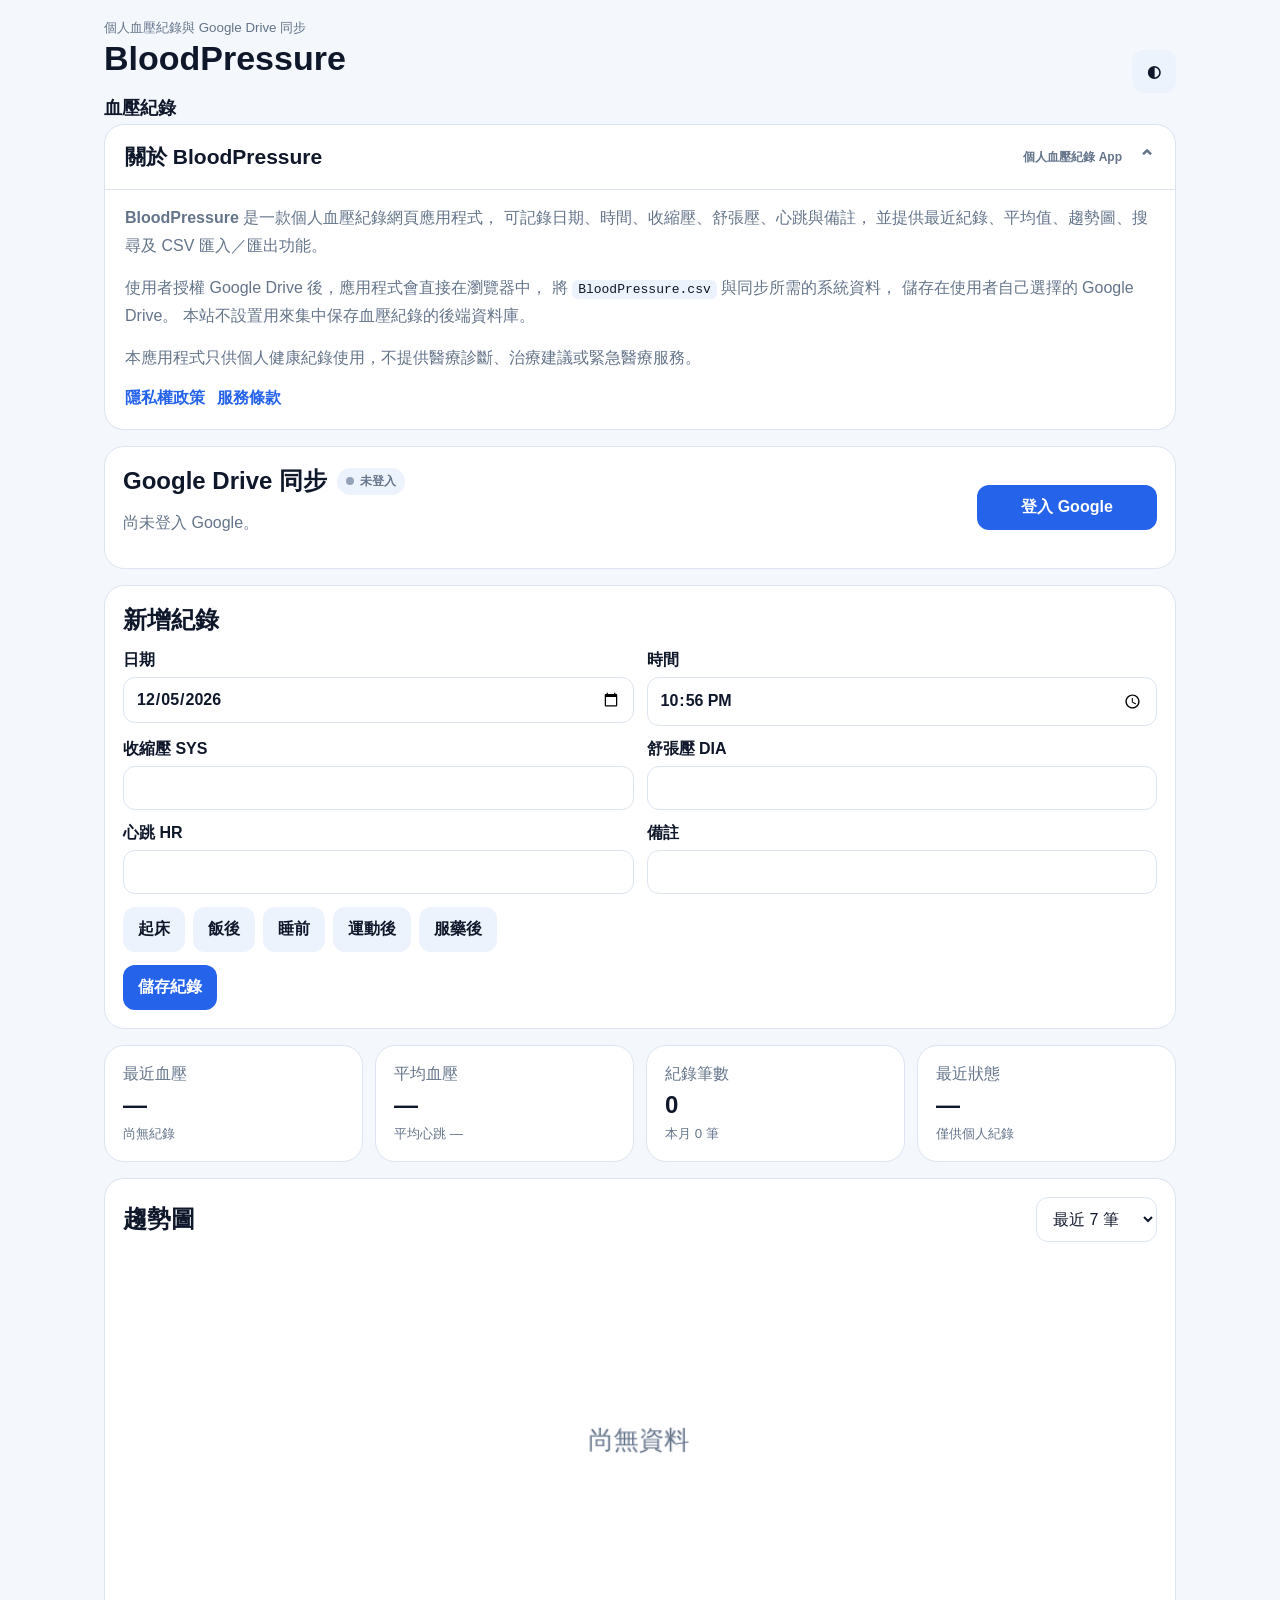
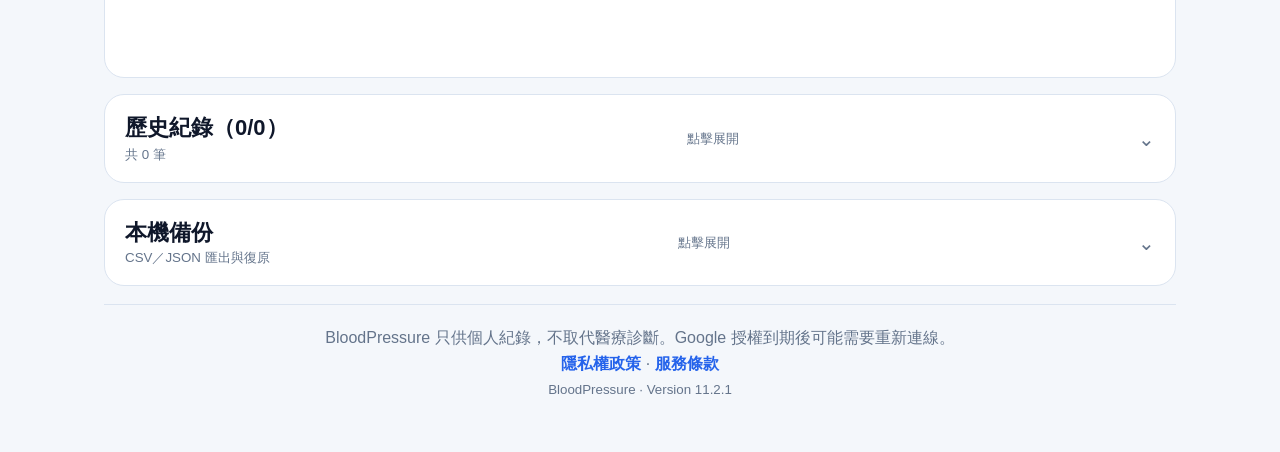
==== commit 5334ca1c: "V11.2.1" ====
--- a/index.html
+++ b/index.html
@@ -76,7 +76,7 @@
 <details id="historySection" class="card collapsible-section">
 <summary>
   <div>
-    <span class="section-title">歷史紀錄</span>
+    <span id="historySectionTitle" class="section-title">歷史紀錄（0/0）</span>
     <small id="historyCountLabel">共 0 筆</small>
   </div>
   <small class="section-state-label">點擊展開</small>
@@ -112,8 +112,19 @@
 
 
 <section id="driveManageSection" class="card hidden"><details id="driveManage"><summary>Google Drive 管理</summary><div class="drive-manage-body"><div class="buttons"><button id="pick">選擇既有 CSV</button><button id="create">建立新 CSV</button><button id="sync">立即同步</button><button id="forget" class="danger">解除檔案綁定</button><button id="logout" class="danger">登出 Google</button></div><label id="autoSyncRow" class="check"><input id="autoSync" type="checkbox" checked> 新增、編輯或刪除後自動同步</label></div></details></section>
-<section class="card backup"><div><h2>本機備份</h2><p>BloodPressure.csv 只顯示日期、時間、血壓、心跳與備註；同步資料另存系統檔。</p></div>
-<div class="buttons"><button id="export">下載 CSV</button><label class="upload">匯入 CSV<input id="import" type="file" accept=".csv,text/csv"></label><button id="exportJson">完整 JSON 備份</button><label class="upload">復原 JSON<input id="importJson" type="file" accept=".json,application/json"></label><button id="clear" class="danger">清除本機快取</button></div></section>
+<details id="localBackupSection" class="card collapsible-section">
+<summary>
+  <div>
+    <span class="section-title">本機備份</span>
+    <small>CSV／JSON 匯出與復原</small>
+  </div>
+  <small class="section-state-label">點擊展開</small>
+</summary>
+<div class="collapsible-section-body">
+<div><h2>本機備份</h2><p>BloodPressure.csv 只顯示日期、時間、血壓、心跳與備註；同步資料另存系統檔。</p></div>
+<div class="buttons"><button id="export">下載 CSV</button><label class="upload">匯入 CSV<input id="import" type="file" accept=".csv,text/csv"></label><button id="exportJson">完整 JSON 備份</button><label class="upload">復原 JSON<input id="importJson" type="file" accept=".json,application/json"></label><button id="clear" class="danger">清除本機快取</button></div>
+</div>
+</details>
 <footer class="site-footer">
   <p>BloodPressure 只供個人紀錄，不取代醫療診斷。Google 授權到期後可能需要重新連線。</p>
   <p>
@@ -121,7 +132,7 @@
     <span aria-hidden="true"> · </span>
     <a href="./terms.html">服務條款</a>
   </p>
-  <small>BloodPressure · Version 11.2</small>
+  <small>BloodPressure · Version 11.2.1</small>
 </footer>
 </main><dialog id="first"><div class="dialog"><h2>選擇同步方式</h2><p>選擇既有 CSV，或在自己的 Google Drive 建立新檔案。</p>
 <button id="dPick">選擇既有 CSV</button><button id="dCreate" class="primary">建立新 CSV</button><button onclick="first.close()">稍後再說</button></div></dialog>
--- a/styles.css
+++ b/styles.css
@@ -99,3 +99,6 @@
 .collapsible-section-body{border-top:1px solid var(--line);padding:16px 20px 20px}
 .history-tools{margin-bottom:14px;display:flex;gap:10px;flex-wrap:wrap}
 @media(max-width:620px){.section-state-label{display:none}.history-tools{display:grid}}
+
+#historySectionTitle{font-size:22px;font-weight:800}
+#localBackupSection .collapsible-section-body .buttons{margin-top:0}
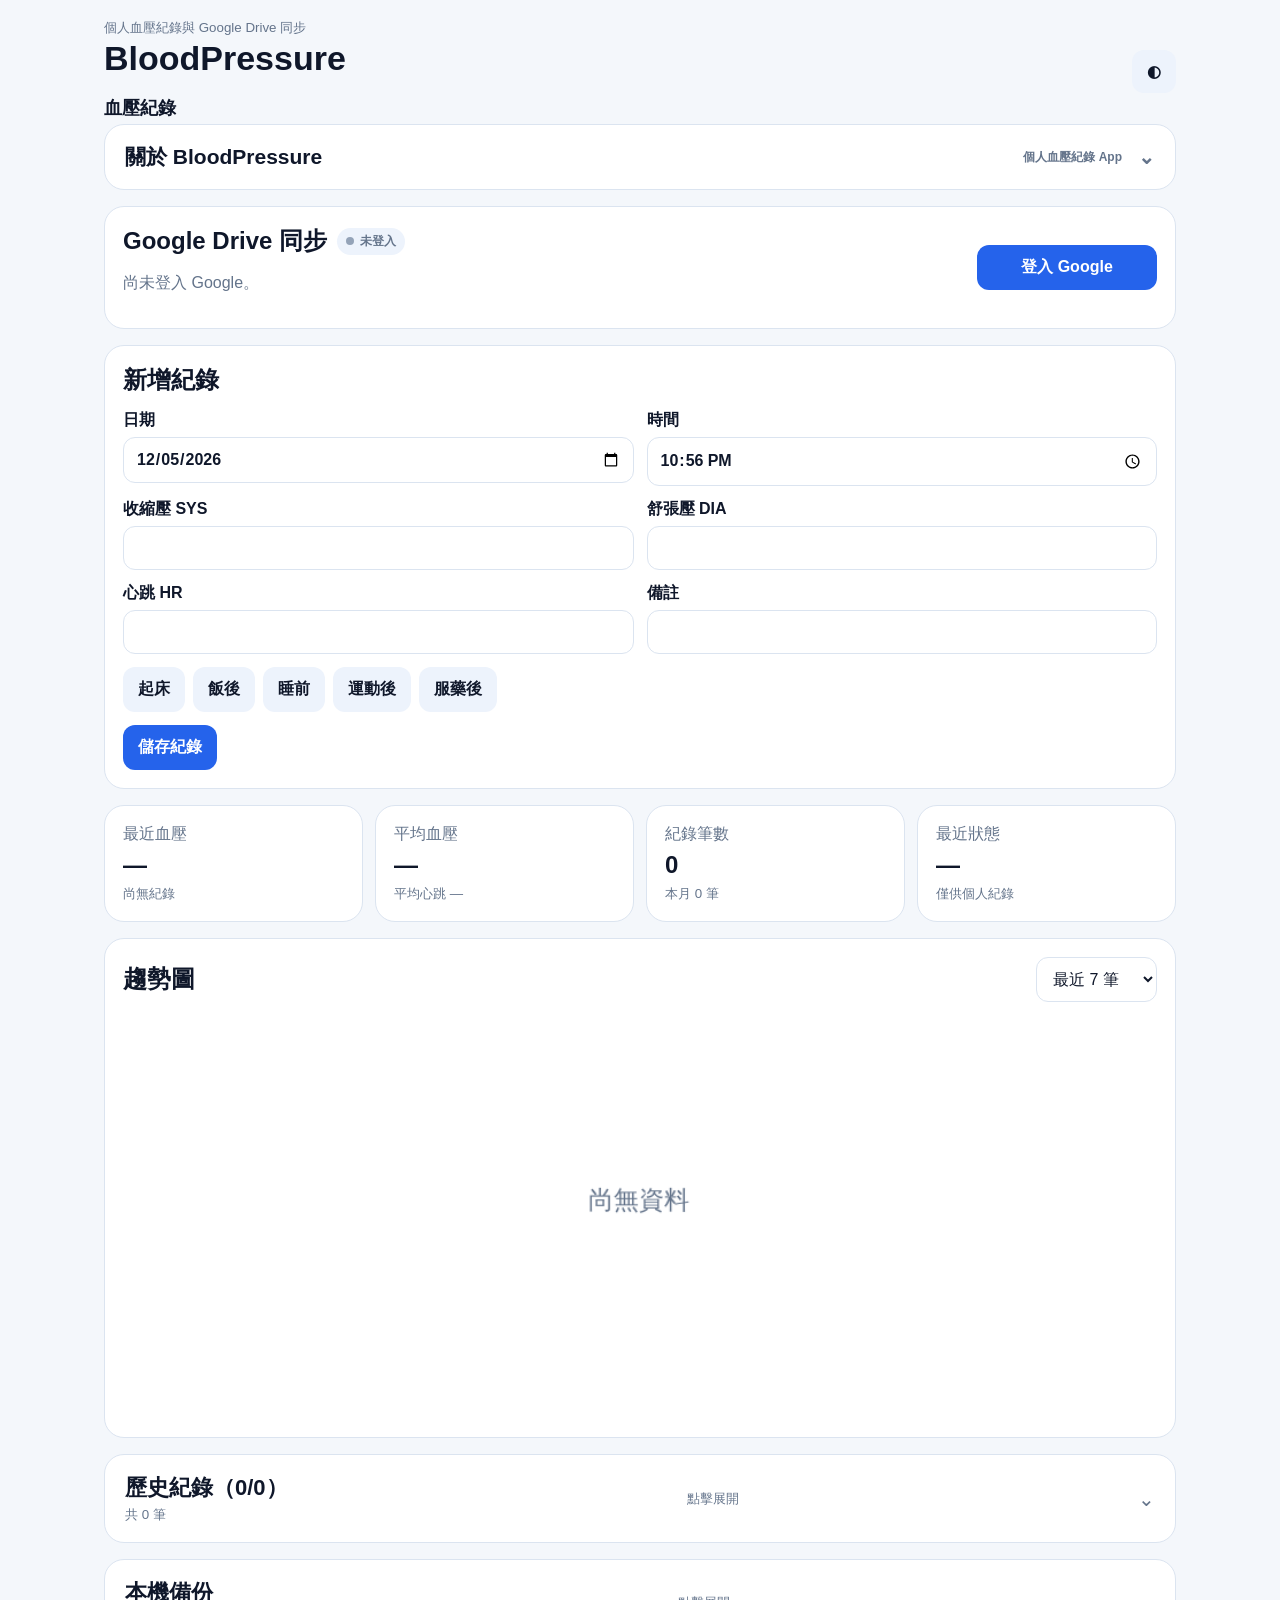
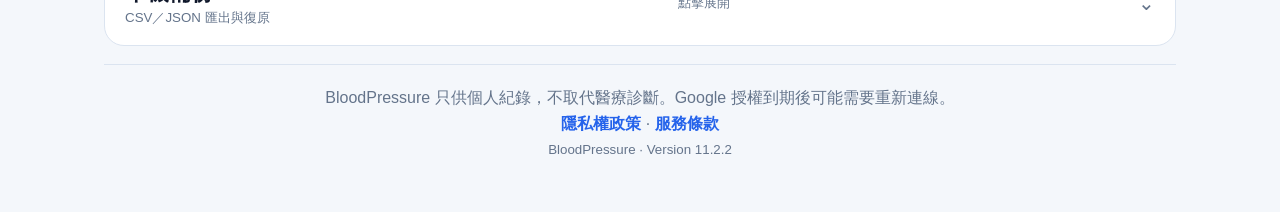
==== commit f6f165da: "V11.2.2" ====
--- a/index.html
+++ b/index.html
@@ -132,7 +132,7 @@
     <span aria-hidden="true"> · </span>
     <a href="./terms.html">服務條款</a>
   </p>
-  <small>BloodPressure · Version 11.2.1</small>
+  <small>BloodPressure · Version 11.2.2</small>
 </footer>
 </main><dialog id="first"><div class="dialog"><h2>選擇同步方式</h2><p>選擇既有 CSV，或在自己的 Google Drive 建立新檔案。</p>
 <button id="dPick">選擇既有 CSV</button><button id="dCreate" class="primary">建立新 CSV</button><button onclick="first.close()">稍後再說</button></div></dialog>
